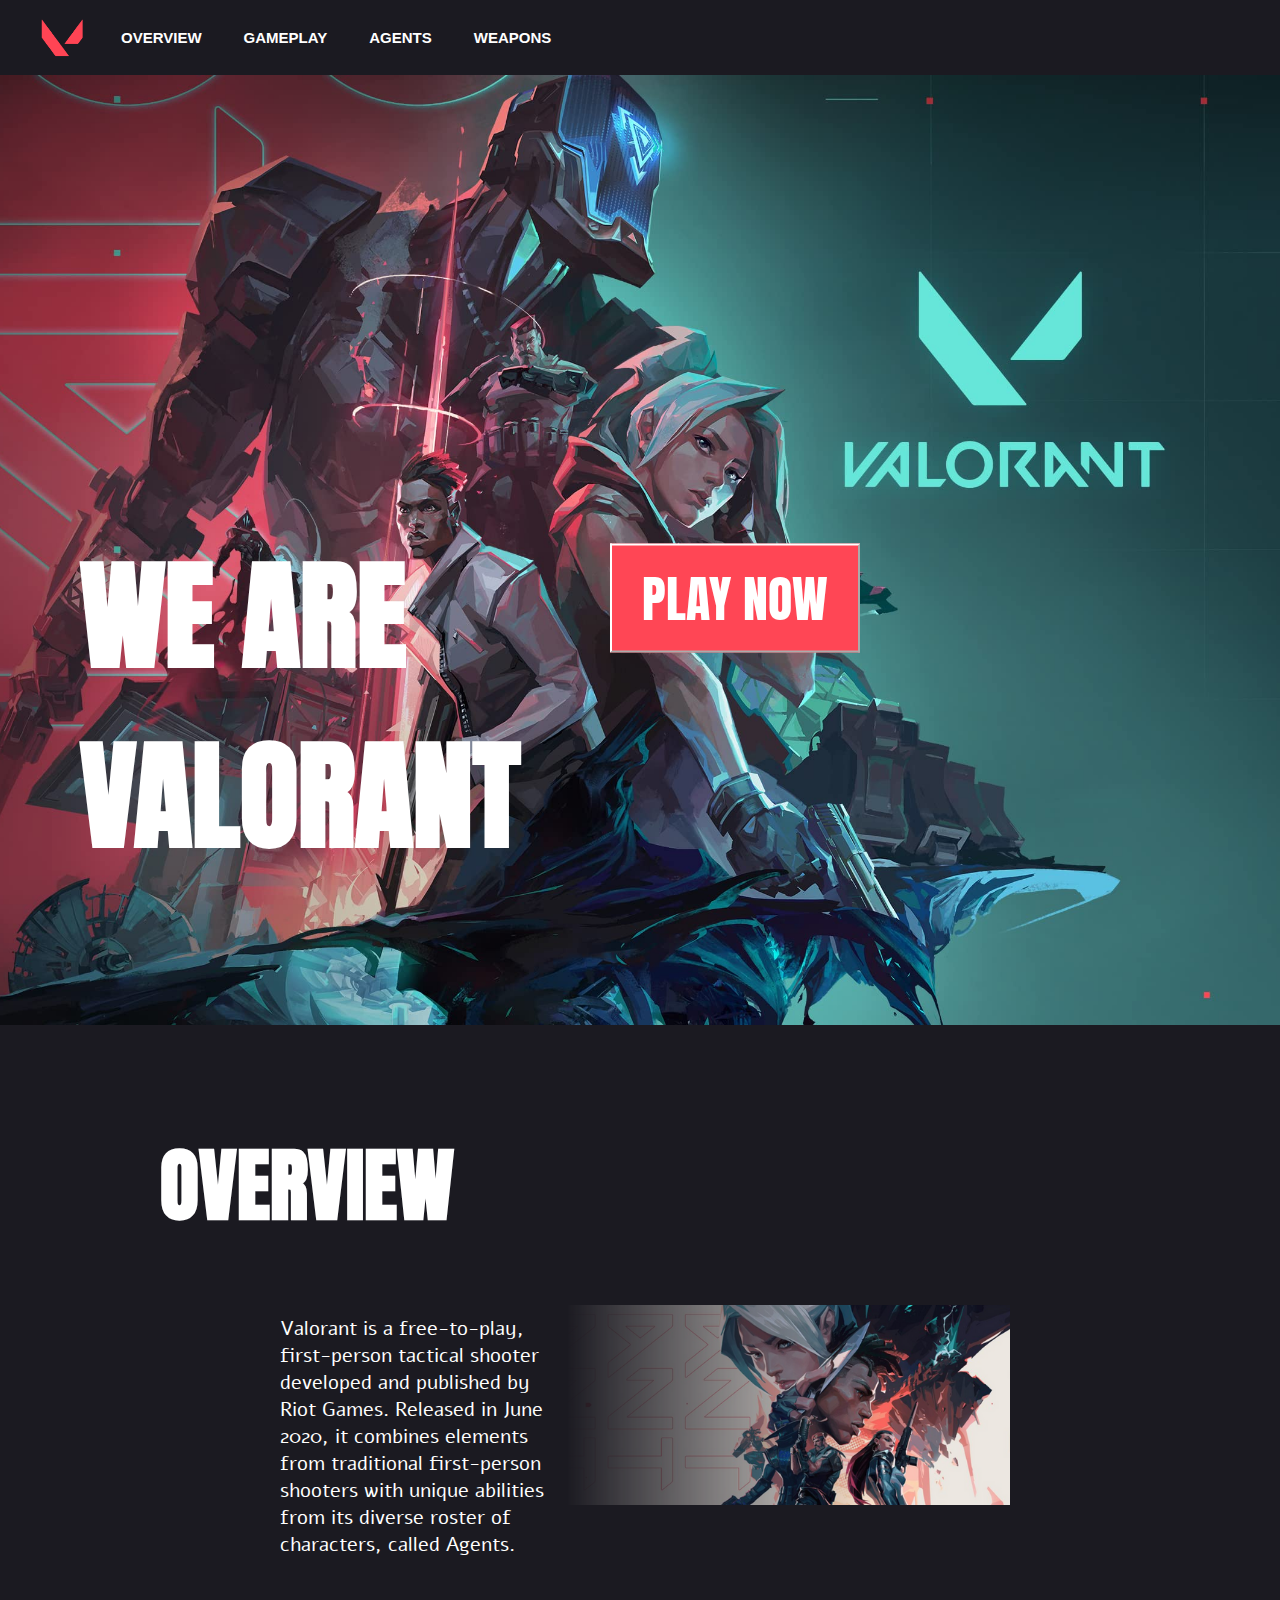
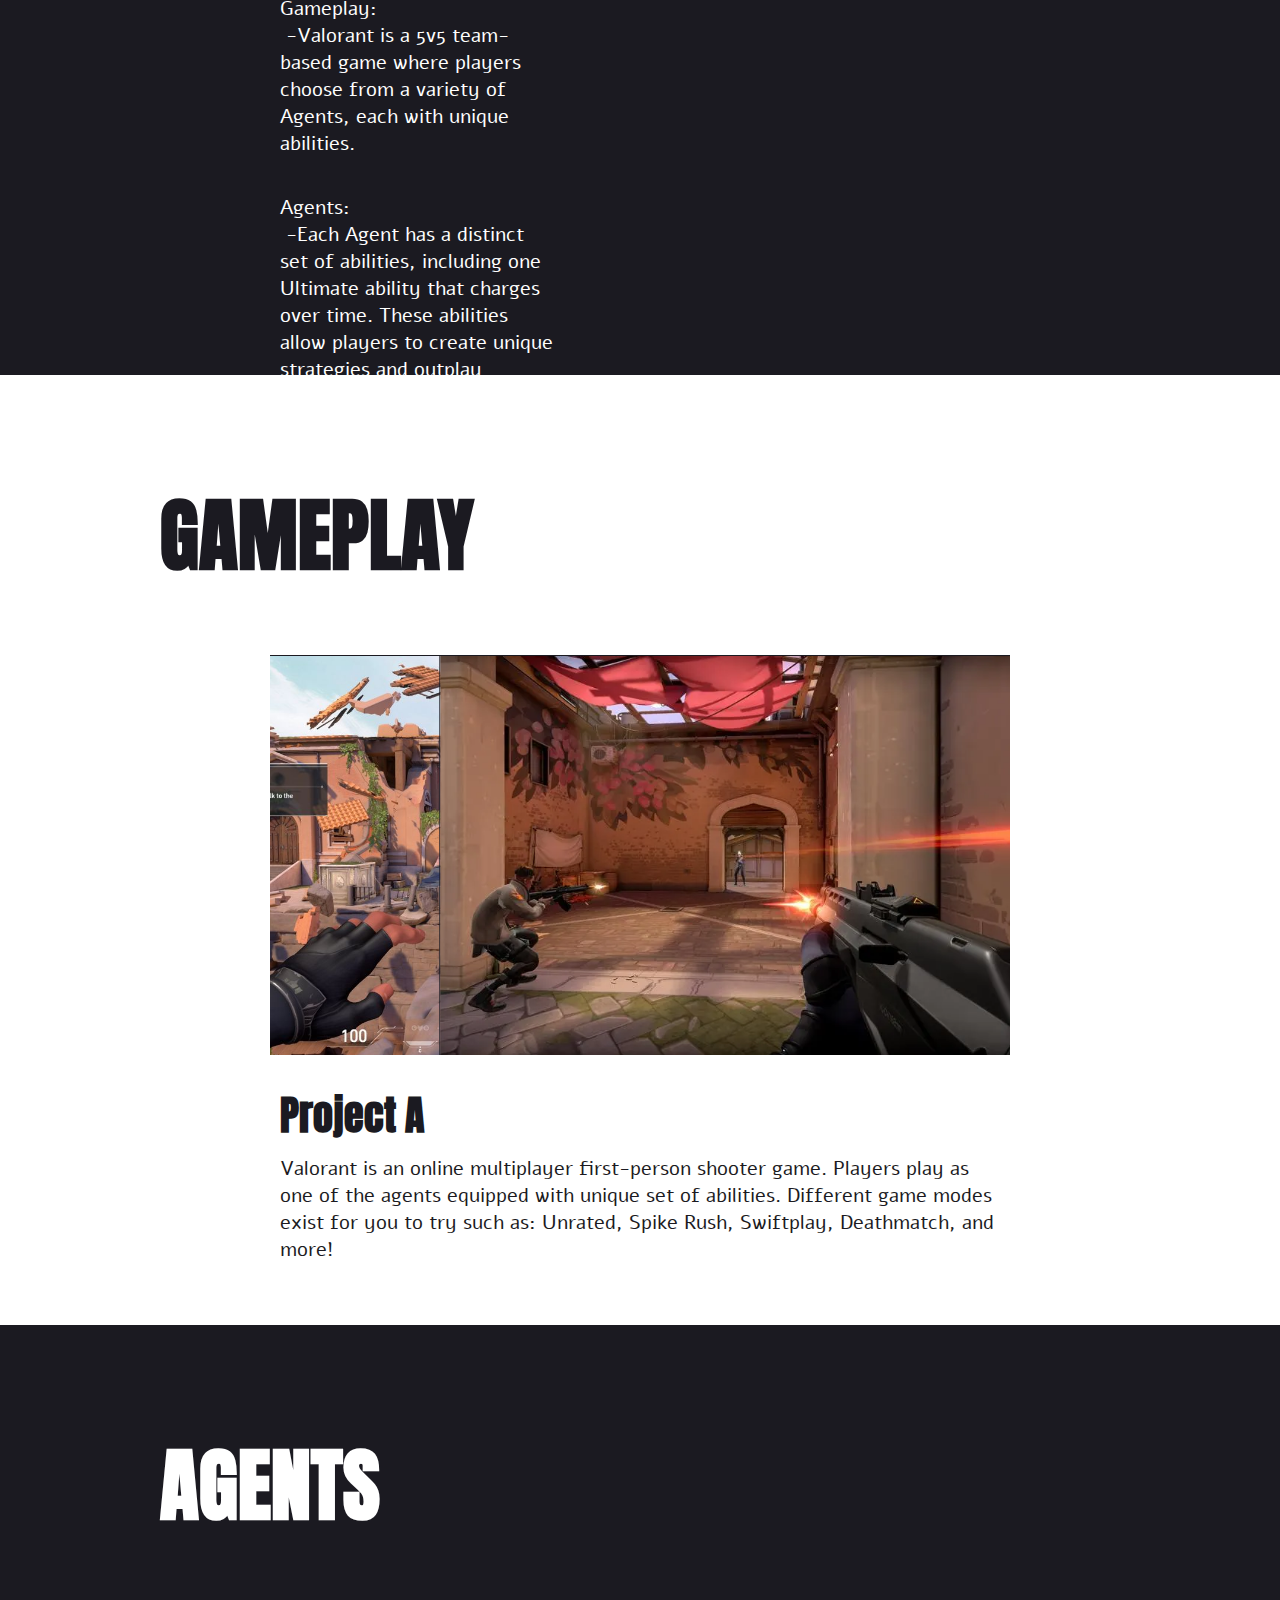
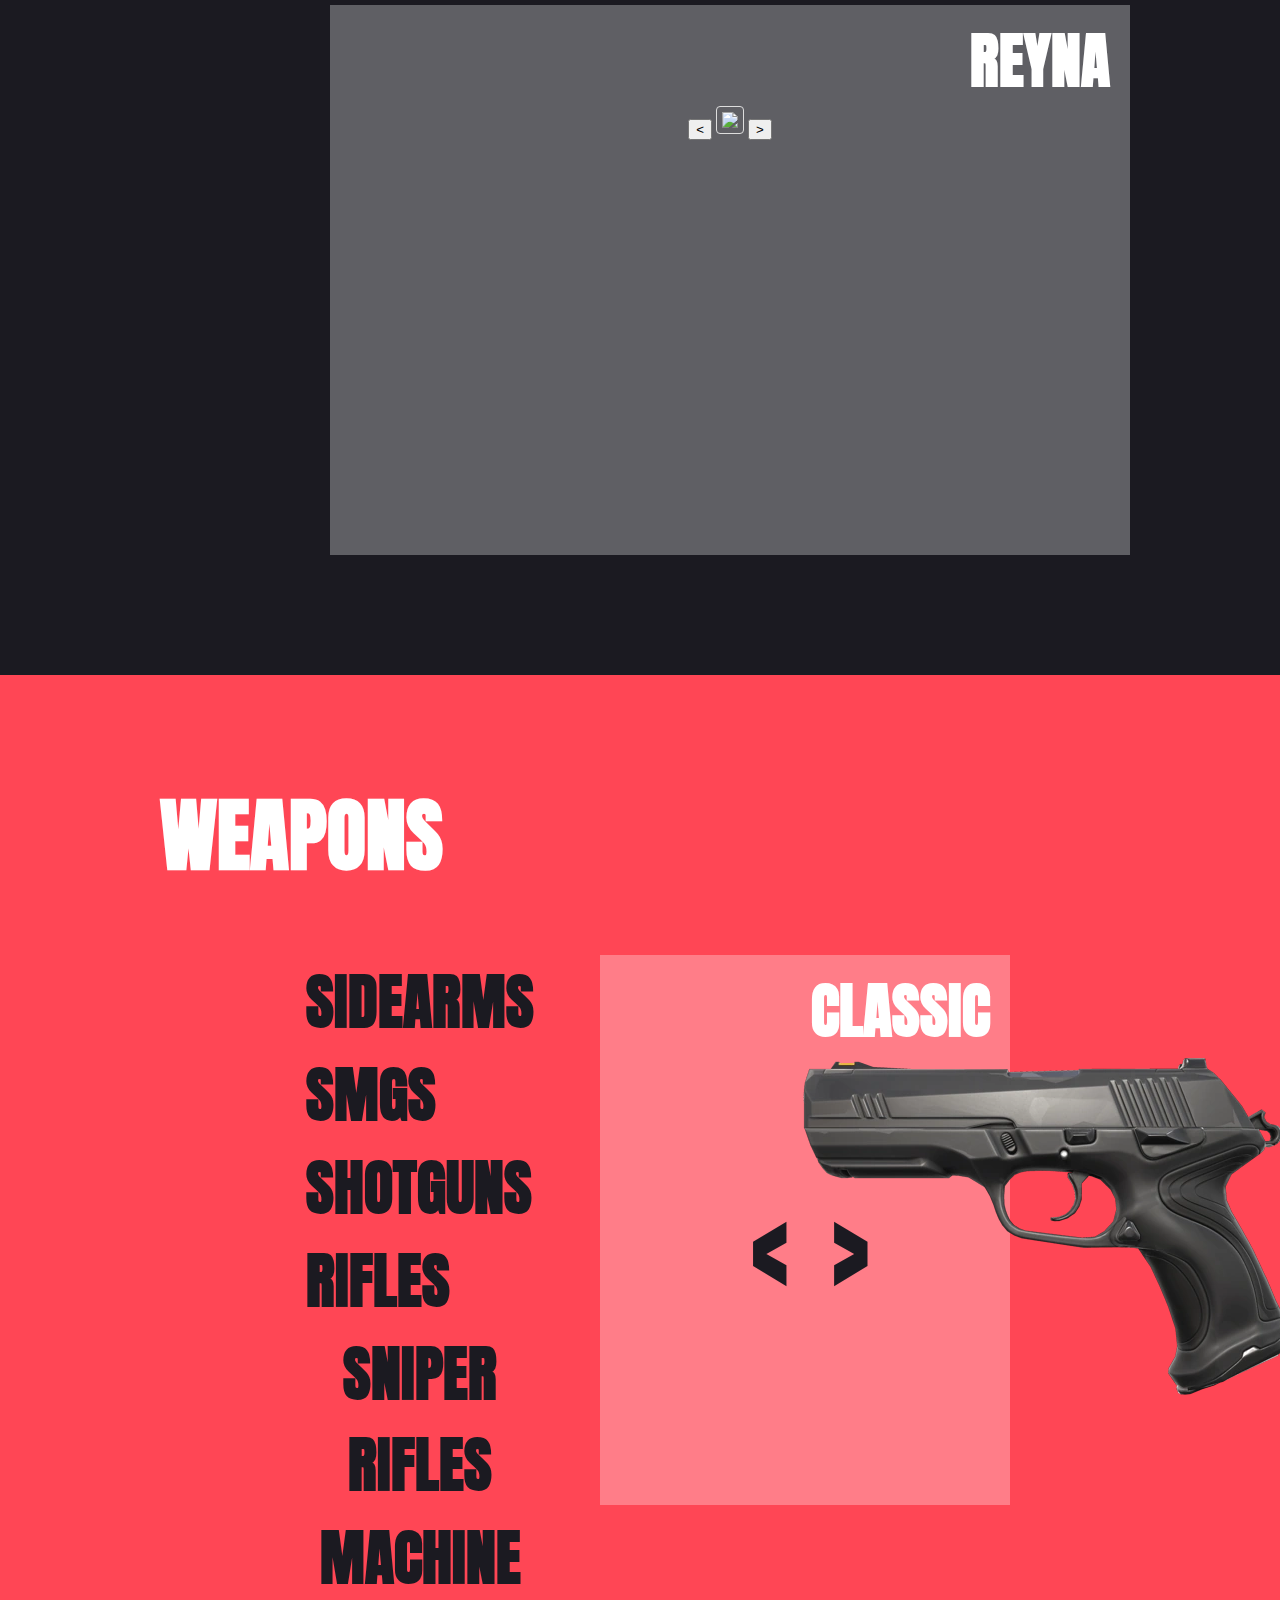
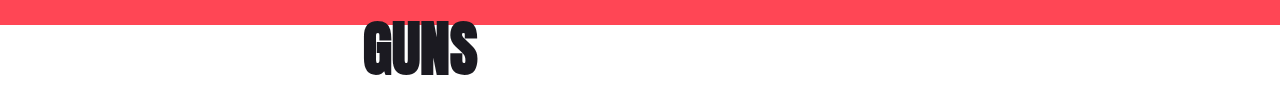
==== index.html @ d28fe437 "Add files via upload" ====
<!DOCTYPE html>
<html>
    <head>
        <title>Valorant Promotional Website</title>
        <link rel="stylesheet" href="styles.css">
        <link href="https://fonts.googleapis.com/css2?family=Anton&display=swap" rel="stylesheet">
        <link href="https://fonts.googleapis.com/css2?family=Alef&display=swap" rel="stylesheet">
    </head>
    <body>
        <nav>
            <img src="img/logo.png">
            <div class="nav_options">
                <ul>
                    <li><span class="overview"><button><a href="#overview">OVERVIEW</a></button></span></li>
                    <li><span class="gameplay"><button><a href="#gameplay">GAMEPLAY</a></button></span></li>
                    <li><span class="agents"><button><a href="#agents">AGENTS</a></button></span></li>
                    <li><span class="weapons"><button><a href="#weapons">WEAPONS</a></button></span></li>
                </ul>
            </div>
        </nav>
        <section id="home">
            <h1>WE ARE<br>VALORANT</h1>
            <button class="play">PLAY NOW</button>
        </section>
        <section id="overview">
            <h1>OVERVIEW</h1>
            <div class="wrapper">
                <div id="text-wrapper">
                    <p>Valorant is a free-to-play, first-person tactical shooter developed and published by Riot Games. Released in June 2020, it combines elements from traditional first-person shooters with unique abilities from its diverse roster of characters, called Agents.</p>
                    <p><br>Gameplay:<br>&nbsp-Valorant is a 5v5 team-based game where players choose from a variety of Agents, each with unique abilities. </p>
                    <p><br>Agents:<br>&nbsp-Each Agent has a distinct set of abilities, including one Ultimate ability that charges over time. These abilities allow players to create unique strategies and outplay opponents in various ways.</p>
                    <p><br>Maps:<br>&nbsp-The game features a variety of maps, each with different layouts, strategic points, and environmental elements. Mastery of these maps is crucial to success.</p>
                </div>
                <div id="img-wrapper">
                    <img src="img/img2.png">
                </div>
            </div>
        </section>
        <section id="gameplay">
            <h1>GAMEPLAY</h1>
            <div class="wrapper">
                <div id="swiper-container" class="swiper-container">
                    <div id="swiper-wrapper" class="swiper-wrapper">
                        <div class="swiper-slide">
                            <img src="img/gameplay1.webp" alt="Gameplay 1">
                        </div>
                        <div class="swiper-slide">
                            <img src="img/gameplay2.png" alt="Gameplay 2">
                        </div>
                        <div class="swiper-slide">
                            <img src="img/gameplay3.jpg" alt="Gameplay 3">
                        </div>
                    </div>
                    <div class="swiper-button-next"></div>
                    <div class="swiper-button-prev"></div>
                </div>
                <div id="text-wrapper">
                    <h2>Project A</h2>
                    <p>Valorant is an online multiplayer first-person shooter game. Players play as one of the agents equipped with unique set of abilities. Different game modes exist for you to try such as: Unrated, Spike Rush, Swiftplay, Deathmatch, and more!</p>
                </div>
            </div>
        </section>

        <section id="agents">
            <h1>AGENTS</h1>
            <div class="wrapper">
                <div id="agents-wrapper">
                    <h3>REYNA</h3>
                        <div id="swiper-wrapper">
                            <button>&lt;</button>
                            <img src="img/reyna.png">
                            <button>&gt;</button>
                        </div>
                    </div>
                </div>
            </div>
        </section>

        <section id="weapons">
            <h1>WEAPONS</h1>
            <div class="wrapper">
                <div id="options-wrapper">
                    <ul>
                        <li><button><a href="#"></a>SIDEARMS</button></li>
                        <li><button><a href="#"></a>SMGS</button></li>
                        <li><button><a href="#"></a>SHOTGUNS</button></li>
                        <li><button><a href="#"></a>RIFLES</button></li>
                        <li><button><a href="#"></a>SNIPER RIFLES</button></li>
                        <li><button><a href="#"></a>MACHINE GUNS</button></li>
                    </ul>
                </div>
                <div id="weapons-wrapper">
                    <h3>CLASSIC</h3>
                    <div id="swiper-wrapper">
                        <!-- Previous Button -->
                        <button onclick="prevImage()">&lt;</button>
                        
                        <!-- Image Button -->
                        <button onclick="changeImage()">
                            <img src="img/classic.webp" alt="Classic" id="image">
                        </button>
                        
                        <!-- Next Button -->
                        <button onclick="nextImage()">&gt;</button>
                    </div>
                </div>
                  
            </div>
        </section>
        <script src="https://cdn.jsdelivr.net/npm/swiper/swiper-bundle.min.js"></script>
        <script src="script.js"></script>
    </body>
</html>
---- styles.css ----
html, body {
    margin: 0;
    padding: 0;
    height: 100%;
    width: 100%;
    scroll-behavior: smooth;
    cursor: url('img/logo.png'), auto;
}
h1, h2, h3, h4, p{
    margin: 0;
}
nav {
    background: #1B1A21;
    width: 100%;
    height: 75px;
    display: flex;
    align-items: center;
    font-weight: bold;
    position: sticky;
    top: 0;
    z-index: 1000;
}
nav img{
    height: 38px;
    width: 45px;
    margin-left: 40px;
}
nav ul {
    list-style: none;
    display: flex;
    margin: 0;
    padding: 0;
}
nav ul li {
    margin-left: 30px;
}
nav ul li a {
    text-decoration: none;
    color: white;
    font-family: 'Franklin Gothic Medium', 'Arial Narrow', Arial, sans-serif;
    font-size: 15px;
    cursor: pointer;
    transition: color 0.3s ease;
}
nav ul li button {
    background: none;
    border: none;
    color: white;
    font-weight: bold;
    
}
nav ul li a:hover {
    color: #FF4655;
}
#home{
    height: 950px;
    width: 100%;
    background-image: url('img/image1.jpeg');
    background-size: cover;
    background-repeat: no-repeat;
    background-position: center center;
    position: relative;
}
#home h1{
    font-family: 'Anton', sans-serif;
    padding-top: 450px;
    padding-left: 80px;
    color: white;
    font-size: 120px;
    animation: animateIntro 1.5s;
}
@keyframes animateIntro {
    0% {opacity:0; padding-left:210px;}
    100% {opacity: 1; padding-left:80px}
}
.play button{
    flex: right;
}
.play {
    position: absolute;
    right: 420px;
    top: 55%;
    transform: translateY(-50%);
    background-color: #FF4655;
    color: white;
    border-color: white;
    border-width: 2px;
    padding: 15px 30px;
    font-size: 20px;
    cursor: pointer;
    font-family: 'Anton', sans-serif;
    font-size: 50px;
    transition: color 1s ease, background-color 0.3s ease, border-color 0.3s ease;
}
.play:hover {
    background-color: white;
    color: #1B1A21;
    border-color: #1B1A21;
}
#overview{
    height: 950px;
    width: 100%;
    background-color: #1B1A21;
    background-size: cover;
    background-repeat: no-repeat;
    background-position: center center;
    position: relative;
}
#overview h1{
    padding-top: 100px;
    padding-left: 160px;
    font-family: 'Anton', sans-serif;
    color: white;
    font-size: 80px;
    animation: animateGameplayTitle 1.5s;
}
@keyframes animateGameplayTitle {
    0% {opacity:0; padding-left:260px;}
    100% {opacity: 1; padding-left:160px}
}
#overview .wrapper{
    display: flex;
    justify-content: space-between;
    align-items: flex-start;
    margin-top: 60px;
    margin-left: 270px;
    margin-right: 270px;
}
#overview .wrapper #text-wrapper{
    width: 40%;
}
#overview .wrapper #text-wrapper p{
    color: white;
    margin: 10px;
    font-family: 'Alef', sans-serif;
    font-size: 20px;
}
#overview .wrapper #img-wrapper{
    width: 60%;
}
#overview .wrapper #img-wrapper img {
    width: 100%;
    height: auto;
    mask-image:
    linear-gradient(to right, rgba(0, 0, 0, 0) 0%, rgba(0, 0, 0, 1) 70%);
}
#gameplay{
    height: 950px;
    width: 100%;
    background-color: #FFFFFF;
    background-size: cover;
    background-repeat: no-repeat;
    background-position: center center;
    position: relative;
}
#gameplay h1{
    padding-top: 100px;
    padding-left: 160px;
    font-family: 'Anton', sans-serif;
    color: #1B1A21;
    font-size: 80px;
    animation: animateGameplayTitle 1.5s;
}
#gameplay .wrapper{
    margin-top: 60px;
    margin-left: 270px;
    margin-right: 270px;
}
#gameplay .wrapper #swiper-container {
    width: 100%;
    height: 400px;
    position: relative;
}

#gameplay .wrapper #swiper-wrapper {
    display: flex;
}

.swiper-slide img {
    width: 100%;
    height: 100%;
    object-fit: cover;
}

.swiper-button-next, .swiper-button-prev {
    color: #FF4655;
}

.swiper-container {
    position: relative;
    overflow: hidden;
    width: 100%;
    height: 400px;
}

.swiper-wrapper {
    display: flex;
}

.swiper-slide {
    text-align: center;
    font-size: 18px;
    background: #fff;
    display: -webkit-box;
    display: -ms-flexbox;
    display: -webkit-flex;
    display: flex;
    -webkit-box-pack: center;
    -ms-flex-pack: center;
    -webkit-justify-content: center;
    justify-content: center;
    -webkit-box-align: center;
    -ms-flex-align: center;
    -webkit-align-items: center;
    align-items: center;
}

.swiper-button-next, .swiper-button-prev {
    color: #FF4655;
    position: absolute;
    top: 50%;
    transform: translateY(-50%);
    z-index: 10;
}

.swiper-button-next {
    right: 10px;
}

.swiper-button-prev {
    left: 10px;
}

#gameplay .wrapper #swiper-wrapper img{
    width: 600px;
    height: 400px;
    border-color: #1B1A21;
    border-style: solid;
    border-width: 1px;
    margin-left: 200px;
}

#gameplay .wrapper #text-wrapper h2{
    color: #1B1A21;
    padding-top: 20px;
    margin: 10px;
    font-family: 'Anton', sans-serif;
    font-size: 40px;
}
#gameplay .wrapper #text-wrapper p{
    color: #1B1A21;
    margin: 10px;
    font-family: 'Alef', sans-serif;
    font-size: 20px;
}
#agents{
    height: 950px;
    width: 100%;
    background-color: #1B1A21;
    background-size: cover;
    background-repeat: no-repeat;
    background-position: center center;
    position: relative;
}
#agents h1{
    padding-top: 100px;
    padding-left: 160px;
    font-family: 'Anton', sans-serif;
    color: white;
    font-size: 80px;
    animation: animateGameplayTitle 1.5s;
}
#agents .wrapper{
    margin-top: 60px;
    margin-left: 270px;
    margin-right: 270px;
}
#agents #agents-wrapper{
    margin-left: 60px;
    background-color: rgba(255, 255, 255, 0.3);
    height: 550px;
    width: 800px;
    display: flex;
    flex-direction: column;
    justify-content: flex-start; /* Ensure the container's children align to the start */
    align-items: center;
}
#agents #agents-wrapper h3{
    font-family: 'Anton', sans-serif;
    font-size: 60px;
    color: white;
    margin-left: auto;
    margin-right: 20px;
    margin-top: 10px;
}
#agents #agents-wrapper #swiper-wrapper img{
    border: 1px solid #ddd;
    border-radius: 4px;
    padding: 5px;
    width: 150px;
}
#weapons{
    height: 950px;
    width: 100%;
    background-color: #FF4655;
    background-size: cover;
    background-repeat: no-repeat;
    background-position: center center;
    position: relative;
}
#weapons h1{
    padding-top: 100px;
    padding-left: 160px;
    font-family: 'Anton', sans-serif;
    color: white;
    font-size: 80px;
    animation: animateGameplayTitle 1.5s;
}
#weapons .wrapper{
    margin-top: 60px;
    margin-left: 270px;
    margin-right: 270px;
    display: flex;
}
#weapons ul {
    list-style: none;
    margin: 0;
    padding: 0;
}
#weapons ul li {
    margin-left: 30px;
}
#weapons ul li button {
    text-decoration: none;
    color: #1B1A21;
    font-family: 'Anton', sans-serif;
    font-size: 60px;
    cursor: pointer;
    transition: color 0.3s ease;
}
#weapons ul li button {
    background: none;
    border: none;
    color: #1B1A21;
    font-weight: bold;
}
#weapons ul li button:hover {
    color: white;
}
#weapons #weapons-wrapper{
    margin-left: 60px;
    background-color: rgba(255, 255, 255, 0.3);
    height: 550px;
    width: 800px;
    display: flex;
    flex-direction: column;
    justify-content: flex-start; /* Ensure the container's children align to the start */
    align-items: center;
}
#weapons #weapons-wrapper h3{
    font-family: 'Anton', sans-serif;
    font-size: 60px;
    color: white;
    margin-left: auto;
    margin-right: 20px;
    margin-top: 10px;
}
#weapons #weapons-wrapper #swiper-wrapper{
    display: flex;
}
#weapons #weapons-wrapper #swiper-wrapper button {
    text-decoration: none;
    width: 40px;
    color: #1B1A21;
    font-family: 'Anton', sans-serif;
    font-size: 120px;
    cursor: pointer;
    transition: color 0.3s ease;
    background: none;
    border: none;
}
#weapons #weapons-wrapper #swiper-wrapper button:hover {
    color: white;
}
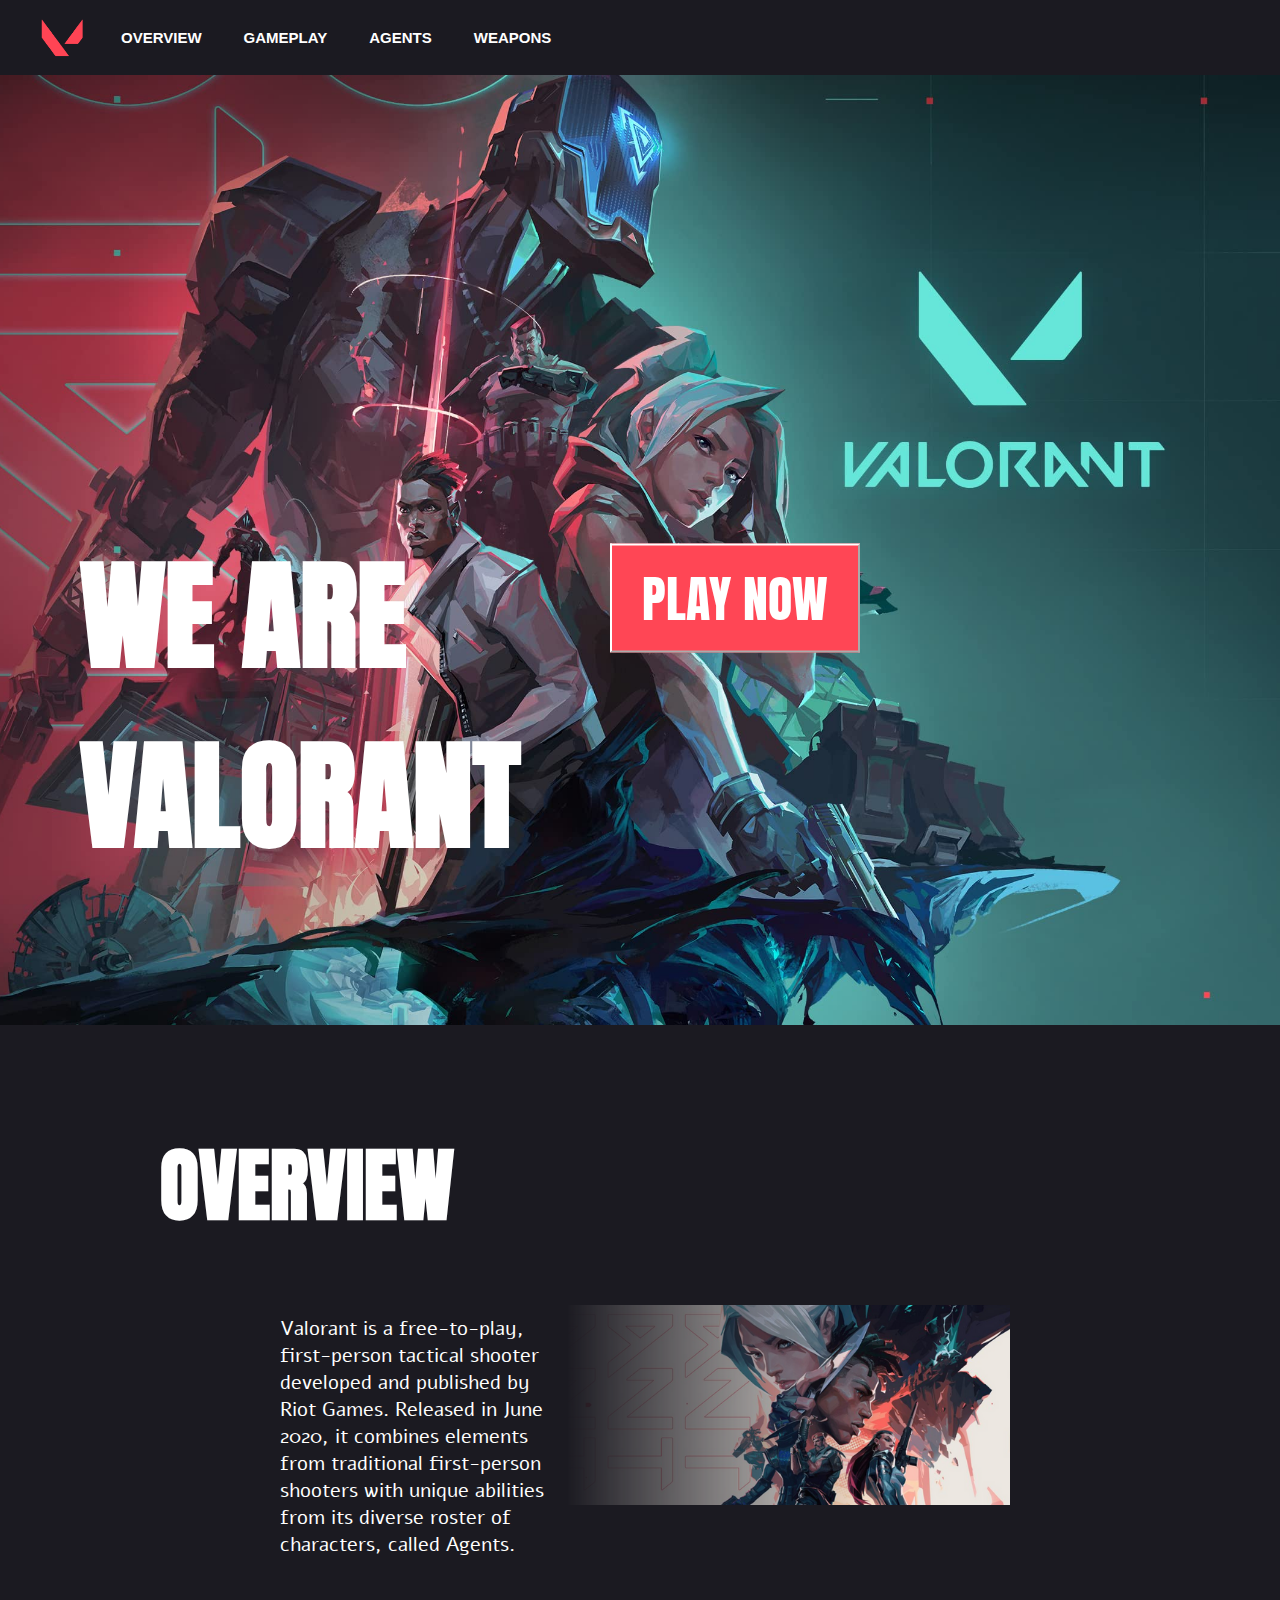
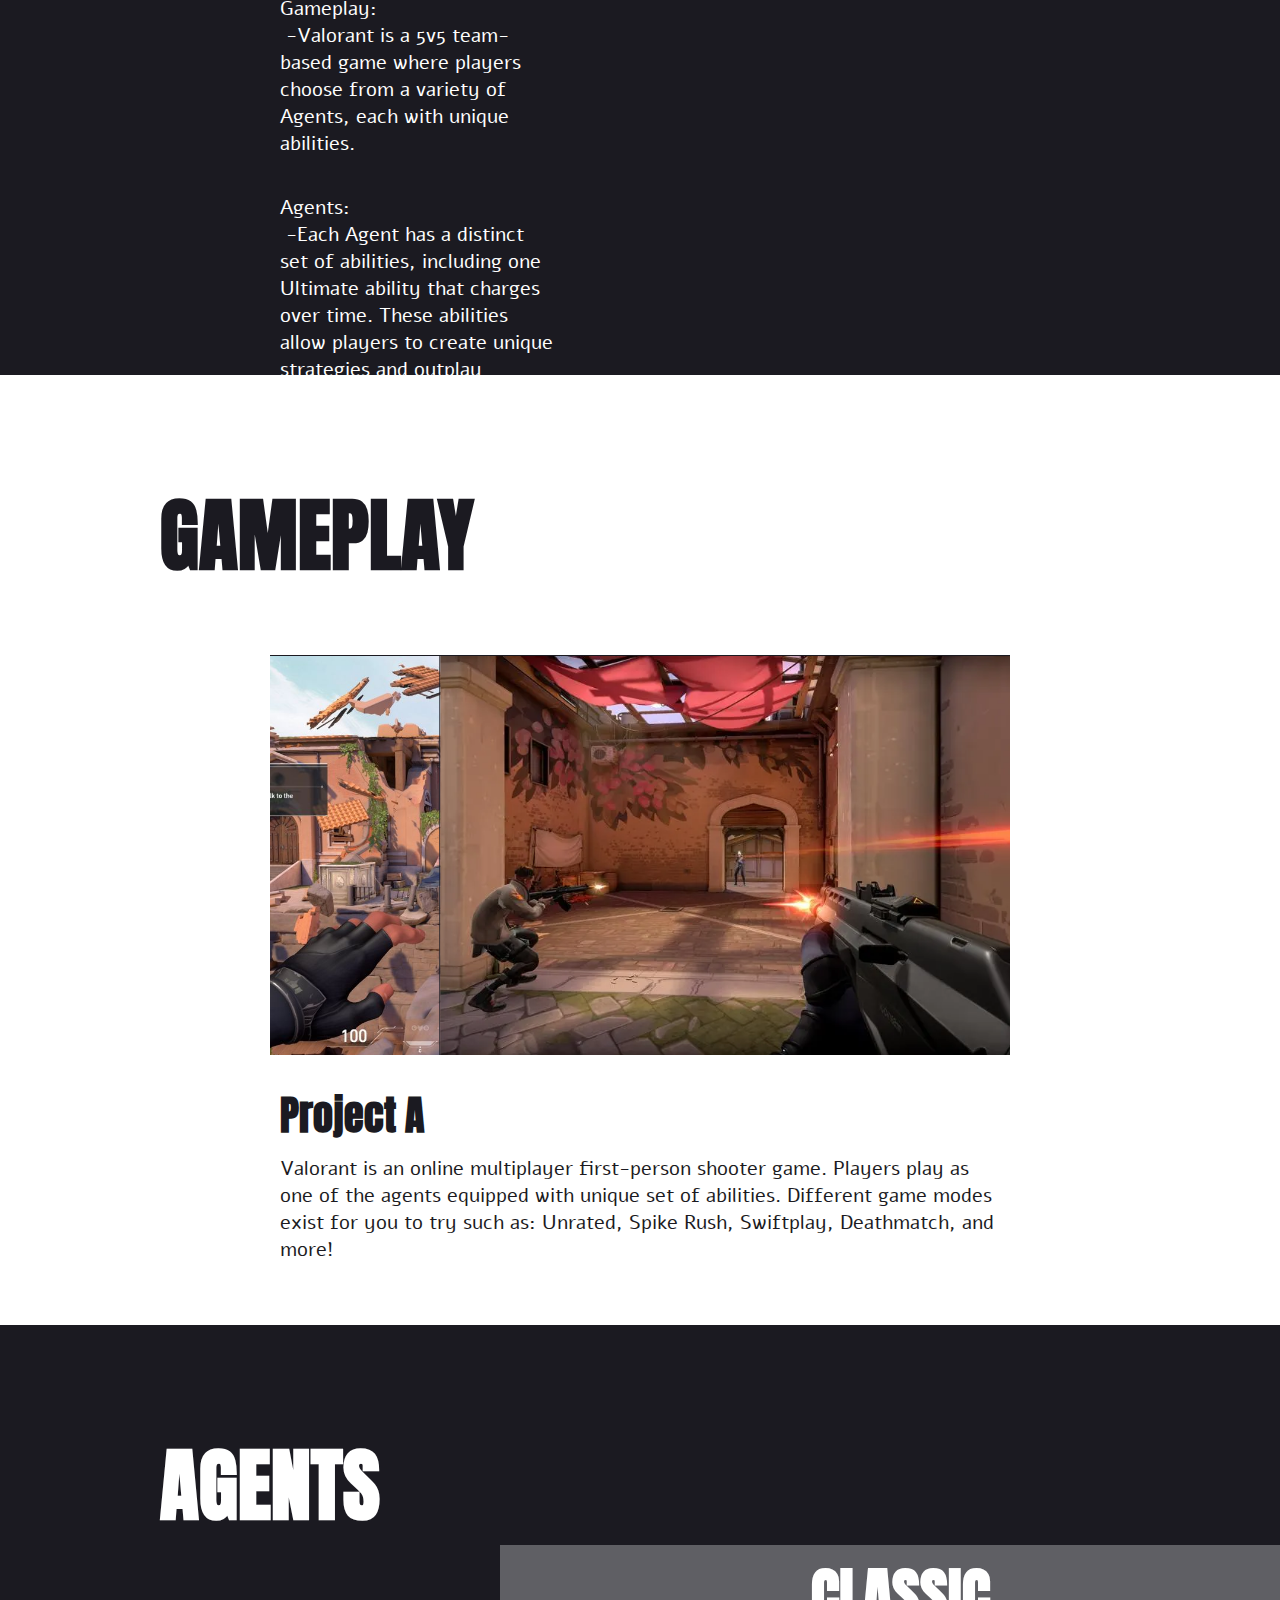
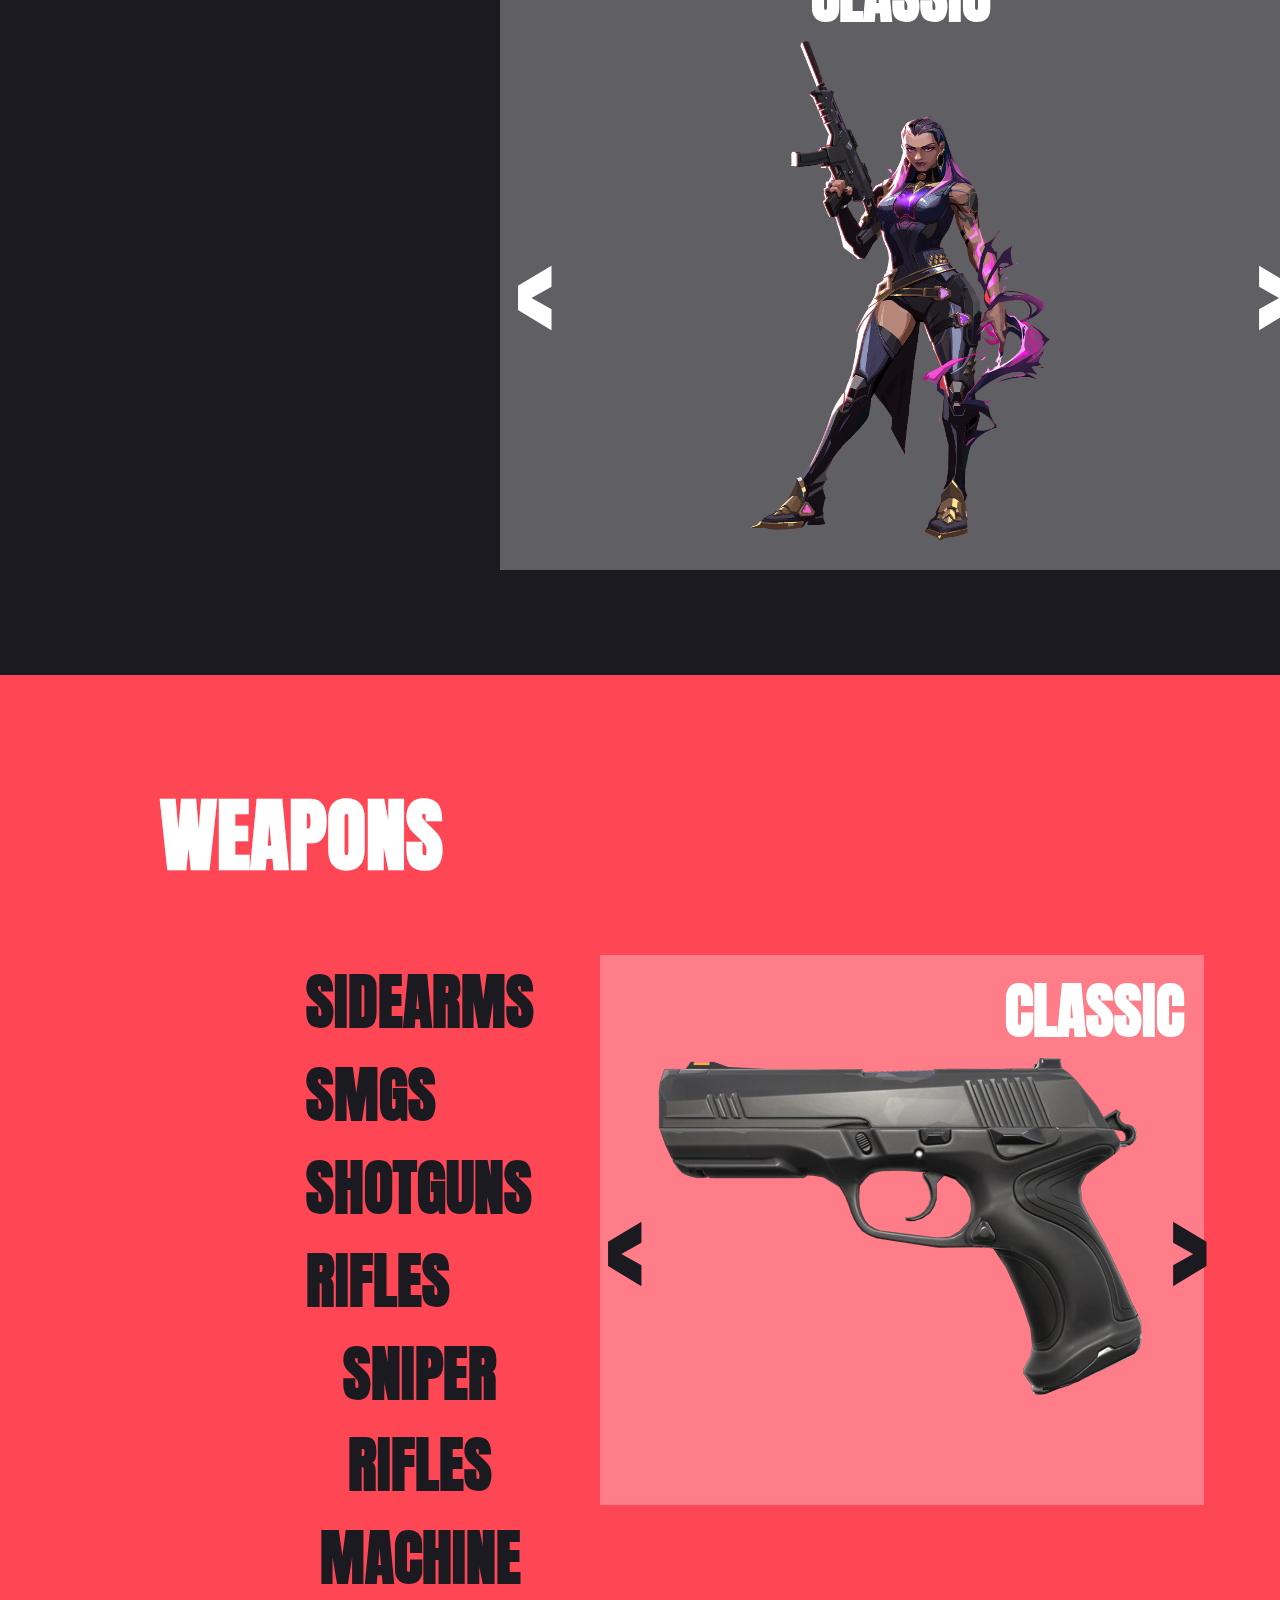
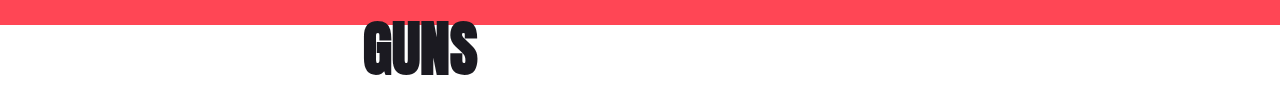
==== commit e247c8c0: "Add files via upload" ====
--- a/index.html
+++ b/index.html
@@ -60,22 +60,18 @@
                 </div>
             </div>
         </section>
-
         <section id="agents">
             <h1>AGENTS</h1>
-            <div class="wrapper">
-                <div id="agents-wrapper">
-                    <h3>REYNA</h3>
-                        <div id="swiper-wrapper">
-                            <button>&lt;</button>
-                            <img src="img/reyna.png">
-                            <button>&gt;</button>
-                        </div>
+            <div id="agents-wrapper">
+                <h3>CLASSIC</h3>
+                    <div id="swiper-wrapper">
+                        <button>&lt;</button>
+                            <img src="img/Reyna.png">
+                        <button>&gt;</button>
                     </div>
                 </div>
             </div>
         </section>
-
         <section id="weapons">
             <h1>WEAPONS</h1>
             <div class="wrapper">
@@ -92,19 +88,13 @@
                 <div id="weapons-wrapper">
                     <h3>CLASSIC</h3>
                     <div id="swiper-wrapper">
-                        <!-- Previous Button -->
-                        <button onclick="prevImage()">&lt;</button>
-                        
-                        <!-- Image Button -->
-                        <button onclick="changeImage()">
-                            <img src="img/classic.webp" alt="Classic" id="image">
-                        </button>
-                        
-                        <!-- Next Button -->
-                        <button onclick="nextImage()">&gt;</button>
+                        <button>&lt;</button>
+                            <div id="weapon-button">
+                                <button><img src="img/classic.webp"></button>
+                            </div>
+                        <button>&gt;</button>
                     </div>
                 </div>
-                  
             </div>
         </section>
         <script src="https://cdn.jsdelivr.net/npm/swiper/swiper-bundle.min.js"></script>
--- a/styles.css
+++ b/styles.css
@@ -277,28 +277,48 @@
     margin-right: 270px;
 }
 #agents #agents-wrapper{
-    margin-left: 60px;
+    margin-left: 500px;
+    margin-right: 500px;
     background-color: rgba(255, 255, 255, 0.3);
-    height: 550px;
+    height: 625px;
     width: 800px;
     display: flex;
     flex-direction: column;
-    justify-content: flex-start; /* Ensure the container's children align to the start */
+    justify-content: flex-start; 
     align-items: center;
 }
 #agents #agents-wrapper h3{
     font-family: 'Anton', sans-serif;
     font-size: 60px;
     color: white;
+    margin-left: 20px;
+    margin-right: 20px;
+    margin-top: 5px;
+}
+#agents #agents-wrapper #swiper-wrapper{
+    display: flex;
+}
+#agents #agents-wrapper #swiper-wrapper button {
+    text-decoration: none;
     margin-left: auto;
-    margin-right: 20px;
-    margin-top: 10px;
+    margin-right: auto;
+    width: 40px;
+    color: white;
+    font-family: 'Anton', sans-serif;
+    font-size: 120px;
+    cursor: pointer;
+    transition: color 0.3s ease;
+    background: none;
+    border: none;
+}
+#agents #agents-wrapper #swiper-wrapper button:hover {
+    color:#1B1A21
 }
 #agents #agents-wrapper #swiper-wrapper img{
-    border: 1px solid #ddd;
-    border-radius: 4px;
-    padding: 5px;
-    width: 150px;
+    width: 300px;
+    height: 500px;
+    padding-left: 200px;
+    padding-right: 200px;
 }
 #weapons{
     height: 950px;
@@ -355,7 +375,7 @@
     width: 800px;
     display: flex;
     flex-direction: column;
-    justify-content: flex-start; /* Ensure the container's children align to the start */
+    justify-content: flex-start; 
     align-items: center;
 }
 #weapons #weapons-wrapper h3{
@@ -380,6 +400,13 @@
     background: none;
     border: none;
 }
+#weapons #weapons-wrapper #swiper-wrapper #weapon-button button {
+    width: auto;
+    color: #1B1A21;
+    cursor: pointer;
+    transition: color 0.3s ease;
+    background: none;
+}
 #weapons #weapons-wrapper #swiper-wrapper button:hover {
     color: white;
 }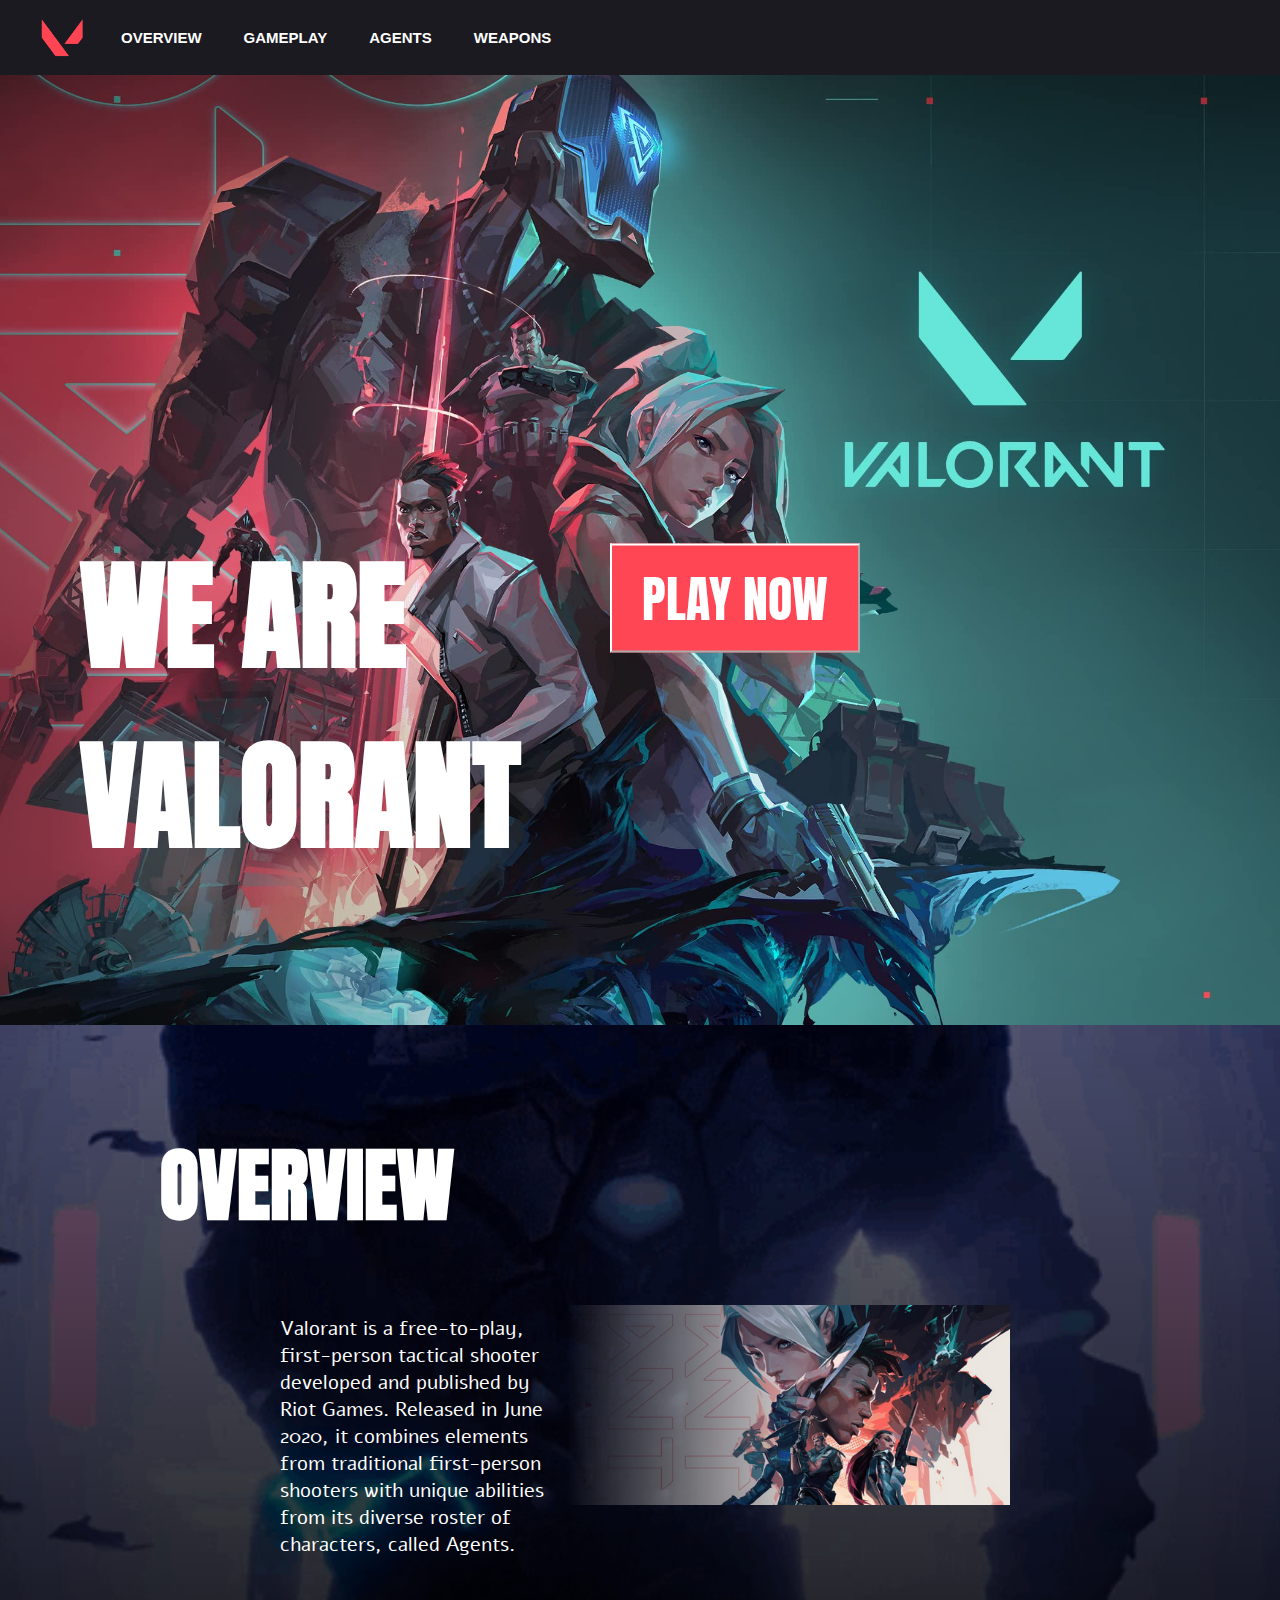
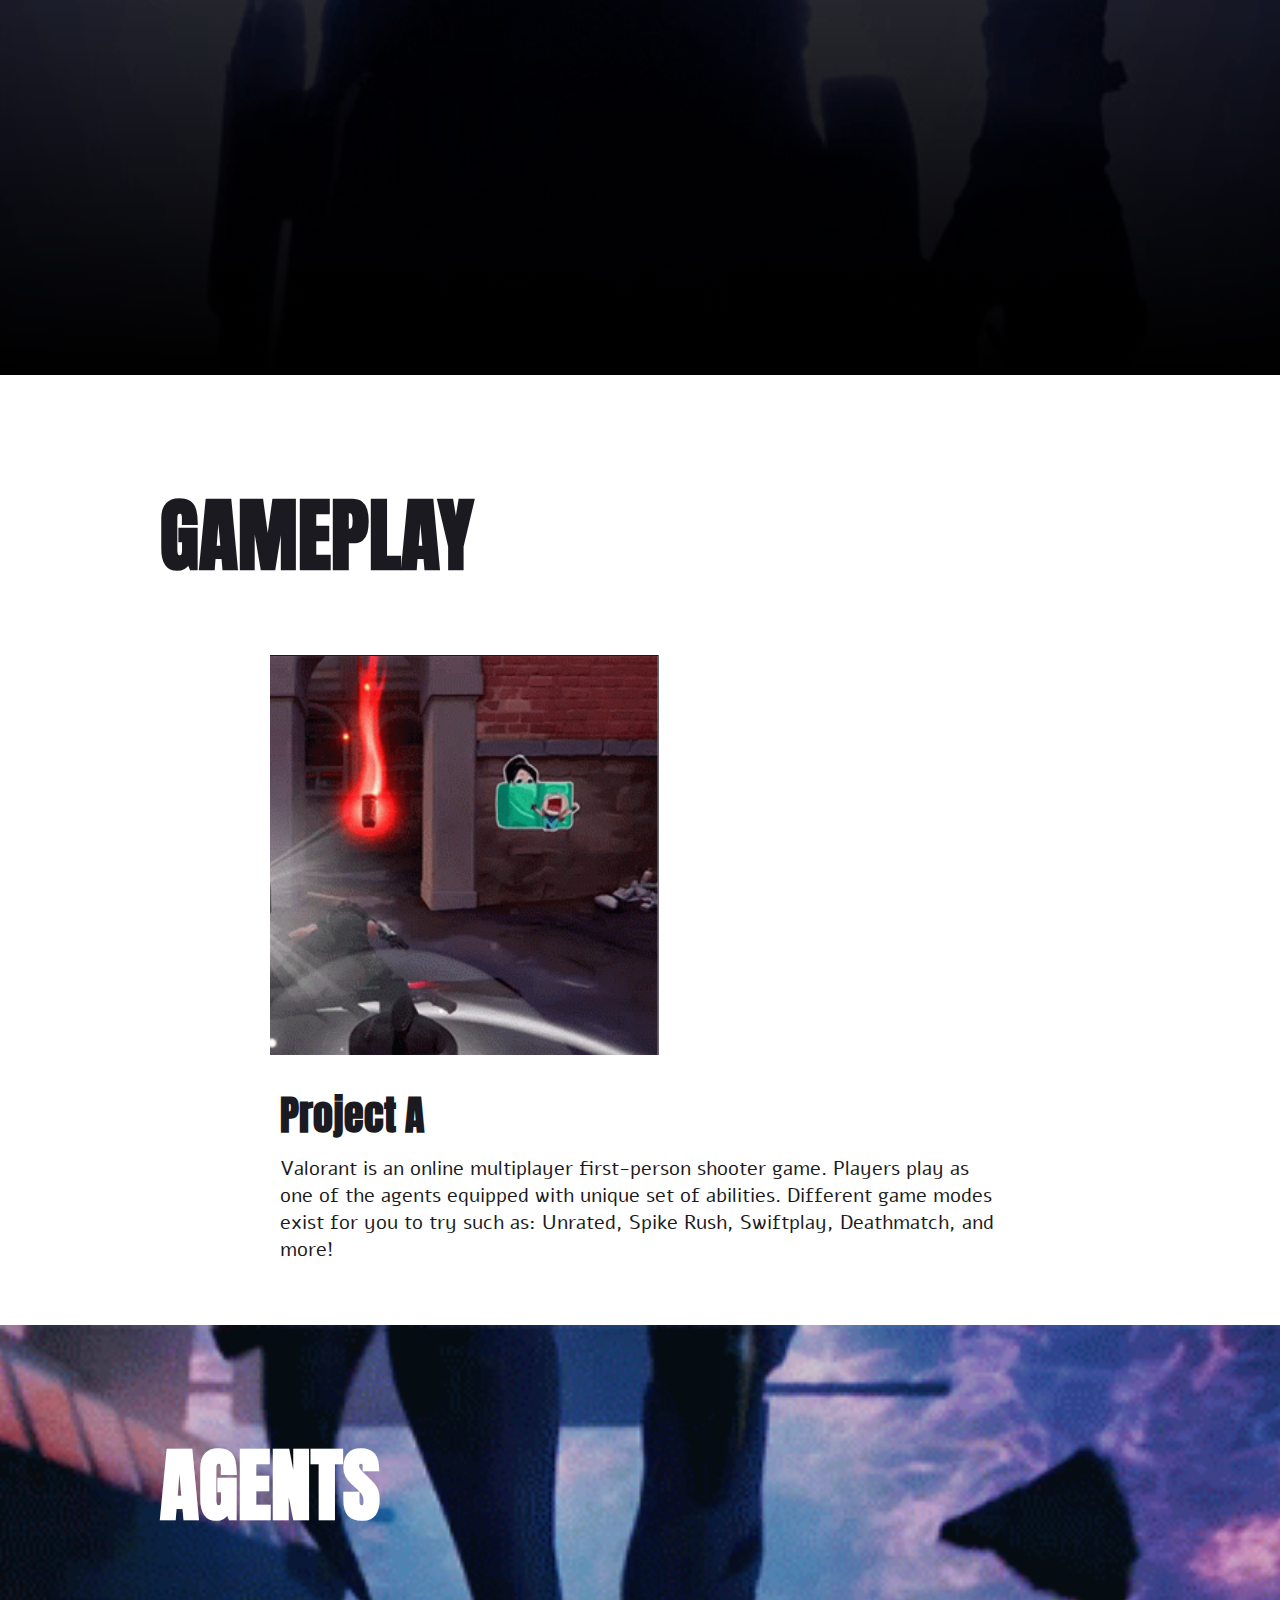
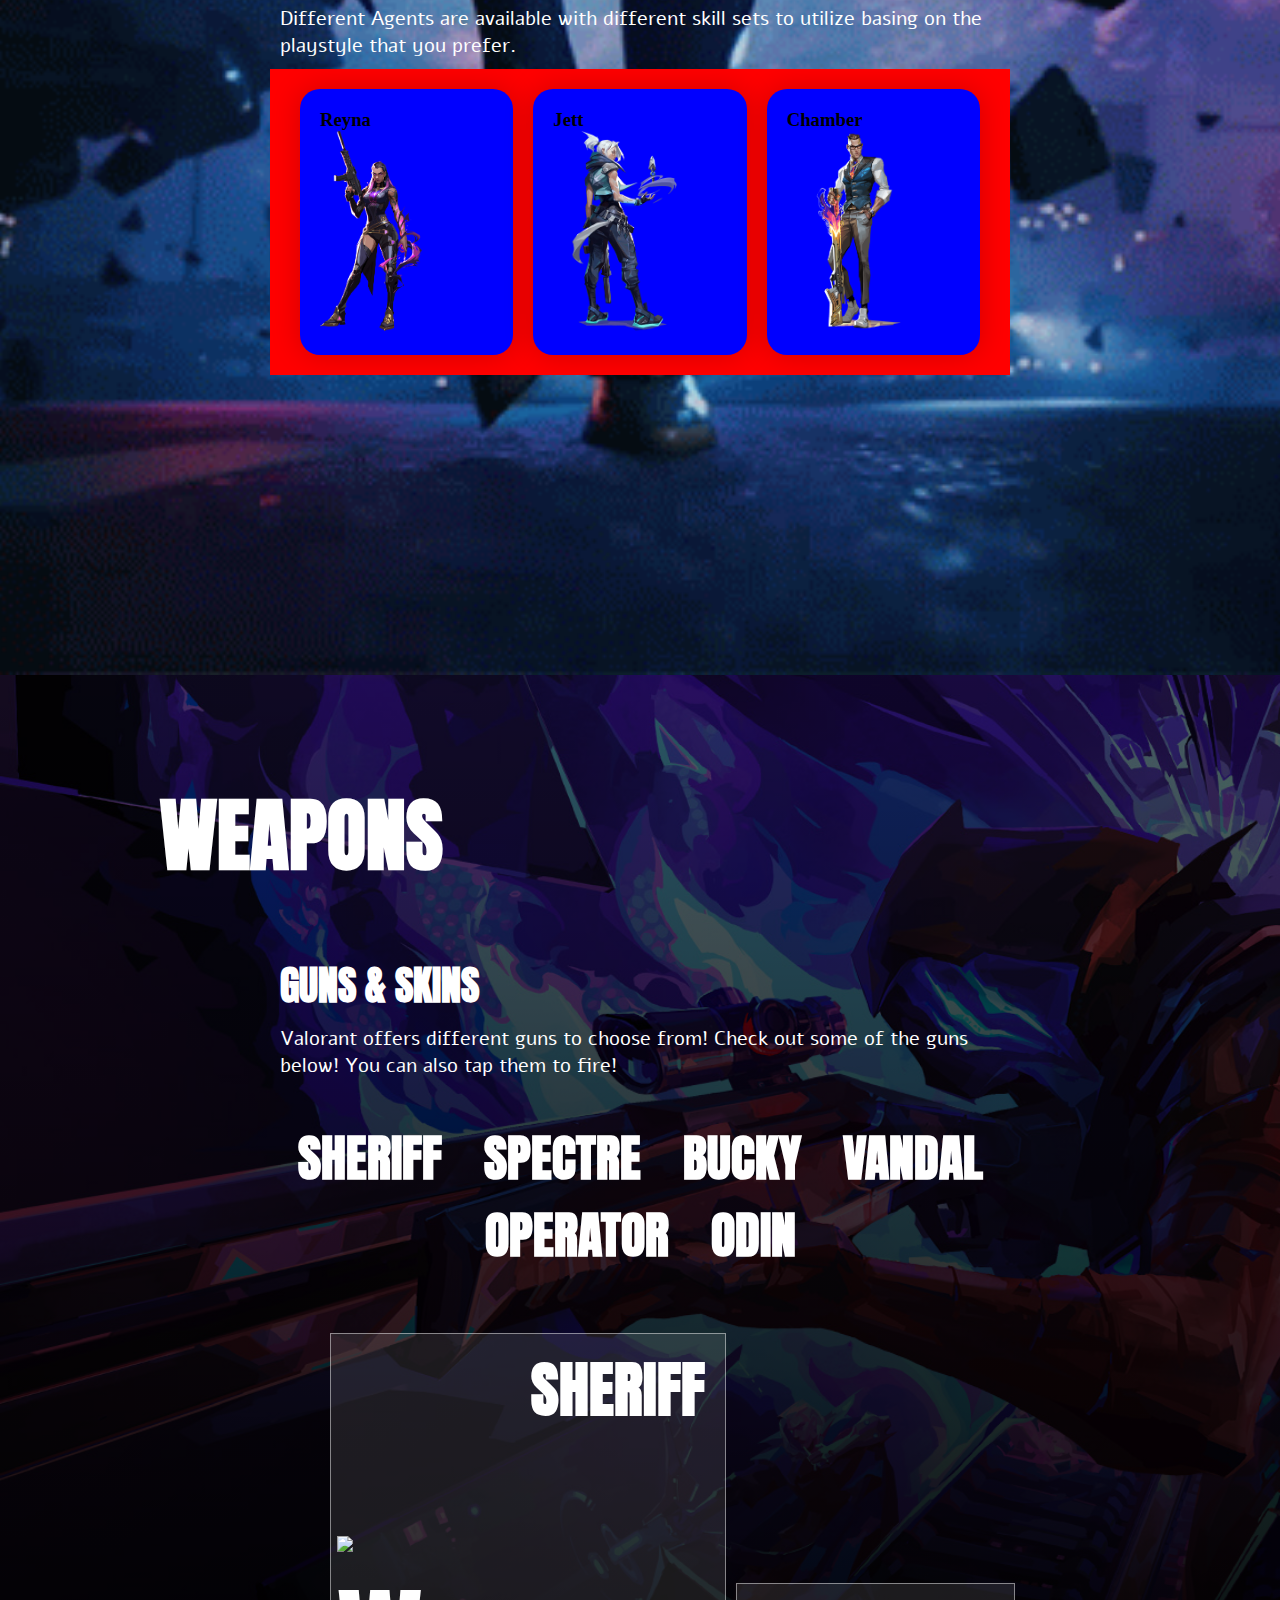
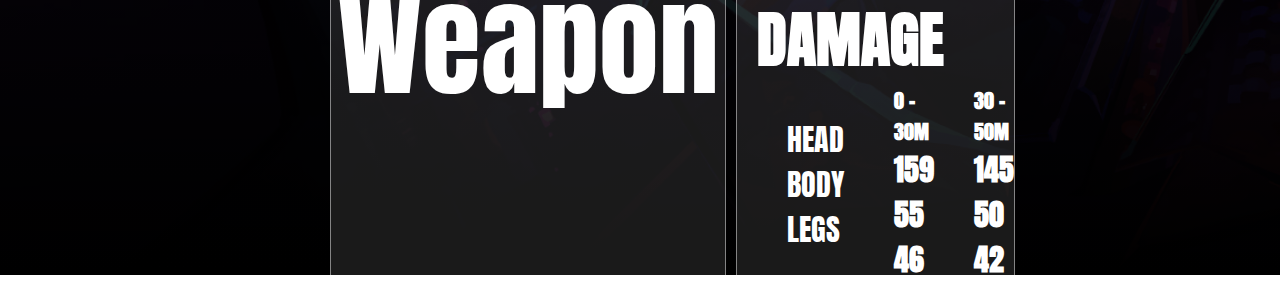
==== commit 1464dfcc: "Add files via upload" ====
--- a/index.html
+++ b/index.html
@@ -20,35 +20,45 @@
         </nav>
         <section id="home">
             <h1>WE ARE<br>VALORANT</h1>
-            <button class="play">PLAY NOW</button>
+            <a href="https://playvalorant.com/en-sg/">
+                <button class="play">PLAY NOW</button>
+            </a>
         </section>
         <section id="overview">
             <h1>OVERVIEW</h1>
             <div class="wrapper">
                 <div id="text-wrapper">
-                    <p>Valorant is a free-to-play, first-person tactical shooter developed and published by Riot Games. Released in June 2020, it combines elements from traditional first-person shooters with unique abilities from its diverse roster of characters, called Agents.</p>
-                    <p><br>Gameplay:<br>&nbsp-Valorant is a 5v5 team-based game where players choose from a variety of Agents, each with unique abilities. </p>
-                    <p><br>Agents:<br>&nbsp-Each Agent has a distinct set of abilities, including one Ultimate ability that charges over time. These abilities allow players to create unique strategies and outplay opponents in various ways.</p>
-                    <p><br>Maps:<br>&nbsp-The game features a variety of maps, each with different layouts, strategic points, and environmental elements. Mastery of these maps is crucial to success.</p>
+                    <p>
+                        <span>Valorant</span> <span>is</span> <span>a</span> <span>free-to-play,</span> <span>first-person</span> <span>tactical</span> <span>shooter</span> <span>developed</span> <span>and</span> <span>published</span> <span>by</span> <span>Riot</span> <span>Games.</span> <span>Released</span> <span>in</span> <span>June</span> <span>2020,</span> <span>it</span> <span>combines</span> <span>elements</span> <span>from</span> <span>traditional</span> <span>first-person</span> <span>shooters</span> <span>with</span> <span>unique</span> <span>abilities</span> <span>from</span> <span>its</span> <span>diverse</span> <span>roster</span> <span>of</span> <span>characters,</span> <span>called</span> <span>Agents.</span>
+                    </p>
                 </div>
                 <div id="img-wrapper">
                     <img src="img/img2.png">
                 </div>
             </div>
-        </section>
+        </section>              
         <section id="gameplay">
             <h1>GAMEPLAY</h1>
             <div class="wrapper">
                 <div id="swiper-container" class="swiper-container">
                     <div id="swiper-wrapper" class="swiper-wrapper">
                         <div class="swiper-slide">
-                            <img src="img/gameplay1.webp" alt="Gameplay 1">
+                            <img src="img/gameplay1.gif" alt="Gameplay 1">
                         </div>
                         <div class="swiper-slide">
-                            <img src="img/gameplay2.png" alt="Gameplay 2">
+                            <img src="img/gameplay2.gif" alt="Gameplay 2">
                         </div>
                         <div class="swiper-slide">
-                            <img src="img/gameplay3.jpg" alt="Gameplay 3">
+                            <img src="img/gameplay3.gif" alt="Gameplay 3">
+                        </div>
+                        <div class="swiper-slide">
+                            <img src="img/gameplay1.gif" alt="Gameplay 1">
+                        </div>
+                        <div class="swiper-slide">
+                            <img src="img/gameplay2.gif" alt="Gameplay 2">
+                        </div>
+                        <div class="swiper-slide">
+                            <img src="img/gameplay3.gif" alt="Gameplay 3">
                         </div>
                     </div>
                     <div class="swiper-button-next"></div>
@@ -56,18 +66,36 @@
                 </div>
                 <div id="text-wrapper">
                     <h2>Project A</h2>
-                    <p>Valorant is an online multiplayer first-person shooter game. Players play as one of the agents equipped with unique set of abilities. Different game modes exist for you to try such as: Unrated, Spike Rush, Swiftplay, Deathmatch, and more!</p>
+                    <p>
+                        <span>Valorant</span> <span>is</span> <span>an</span> <span>online</span> <span>multiplayer</span> <span>first-person</span> <span>shooter</span> <span>game.</span> <span>Players</span> <span>play</span> <span>as</span> <span>one</span> <span>of</span> <span>the</span> <span>agents</span> <span>equipped</span> <span>with</span> <span>unique</span> <span>set</span> <span>of</span> <span>abilities.</span> <span>Different</span> <span>game</span> <span>modes</span> <span>exist</span> <span>for</span> <span>you</span> <span>to</span> <span>try</span> <span>such</span> <span>as:</span> <span>Unrated,</span> <span>Spike</span> <span>Rush,</span> <span>Swiftplay,</span> <span>Deathmatch,</span> <span>and</span> <span>more!</span>
+                    </p>                    
                 </div>
             </div>
         </section>
         <section id="agents">
             <h1>AGENTS</h1>
-            <div id="agents-wrapper">
-                <h3>CLASSIC</h3>
-                    <div id="swiper-wrapper">
-                        <button>&lt;</button>
+            <div class="wrapper">
+                <div id="text-wrapper">
+                    <p>Different Agents are available with different skill sets to utilize basing on the playstyle that you prefer.</p>
+                </div>
+                <div id="cards-wrapper">
+                    <div id="card_agent">
+                        <div id="container">
+                            <h3>Reyna</h3>
                             <img src="img/Reyna.png">
-                        <button>&gt;</button>
+                        </div>
+                    </div>
+                    <div id="card_agent">
+                        <div id="container">
+                            <h3>Jett</h3>
+                            <img src="img/Jett_Artwork2.webp">
+                        </div>
+                    </div>
+                    <div id="card_agent">
+                        <div id="container">
+                            <h3>Chamber</h3>
+                            <img src="img/Chamber.png">
+                        </div>
                     </div>
                 </div>
             </div>
@@ -75,28 +103,58 @@
         <section id="weapons">
             <h1>WEAPONS</h1>
             <div class="wrapper">
+                <div id="text-wrapper">
+                    <h2>GUNS & SKINS</h2>
+                    <p>Valorant offers different guns to choose from! Check out some of the guns below! You can also tap them to fire!</p>
+                </div>
                 <div id="options-wrapper">
                     <ul>
-                        <li><button><a href="#"></a>SIDEARMS</button></li>
-                        <li><button><a href="#"></a>SMGS</button></li>
-                        <li><button><a href="#"></a>SHOTGUNS</button></li>
-                        <li><button><a href="#"></a>RIFLES</button></li>
-                        <li><button><a href="#"></a>SNIPER RIFLES</button></li>
-                        <li><button><a href="#"></a>MACHINE GUNS</button></li>
+                        <li><button id="sidearms-btn">SHERIFF</button></li>
+                        <li><button id="smgs-btn">SPECTRE</button></li>
+                        <li><button id="shotguns-btn">BUCKY</button></li>
+                        <li><button id="rifles-btn">VANDAL</button></li>
+                        <li><button id="sniper-rifles-btn">OPERATOR</button></li>
+                        <li><button id="machine-guns-btn">ODIN</button></li>
                     </ul>
                 </div>
+                <div id="main-wrapper">
                 <div id="weapons-wrapper">
-                    <h3>CLASSIC</h3>
+                    <h3 id="weapon-title">SHERIFF</h3>
                     <div id="swiper-wrapper">
-                        <button>&lt;</button>
-                            <div id="weapon-button">
-                                <button><img src="img/classic.webp"></button>
+                        <div id="weapon-button">
+                            <button><img id="weapon-img" src="img/classic.webp" alt="Weapon"></button>
+                            <img id="new-weapon-img" src="img/gunshot.png" alt="New Weapon" style="display: none; position: absolute;" />
+                            <img id="weapon-img-firing" src="img/gunshot.png" alt="New Weapon" style="display: none; position: absolute;" />
+                        </div>
+                    </div>
+                </div>
+                <div id="damage-wrapper">
+                    <h3>DAMAGE</h3>
+                        <div id="details-wrapper">
+                            <div id="label-wrapper">
+                                <ul>
+                                    <li>HEAD</li>
+                                    <li>BODY</li>
+                                    <li>LEGS</li>
+                                </ul>
                             </div>
-                        <button>&gt;</button>
+                            <div id="first-range-wrapper">
+                                <h5>0 - 30M</h5>
+                                <h4>78</h4>
+                                <h4>26</h4>
+                                <h4>22</h4>
+                            </div>
+                            <div id="second-range-wrapper">
+                                <h5>30 - 50M</h5>
+                                <h4>62</h4>
+                                <h4>22</h4>
+                                <h4>18</h4>
+                            </div>
+                        </div>
                     </div>
                 </div>
             </div>
-        </section>
+        </section>        
         <script src="https://cdn.jsdelivr.net/npm/swiper/swiper-bundle.min.js"></script>
         <script src="script.js"></script>
     </body>
--- a/styles.css
+++ b/styles.css
@@ -62,18 +62,28 @@
     background-position: center center;
     position: relative;
 }
-#home h1{
+#home h1 {
     font-family: 'Anton', sans-serif;
     padding-top: 450px;
     padding-left: 80px;
     color: white;
     font-size: 120px;
-    animation: animateIntro 1.5s;
-}
+    animation: 
+        animateIntro 1.5s forwards,
+        animateFloating 5s infinite;
+}
+
 @keyframes animateIntro {
-    0% {opacity:0; padding-left:210px;}
-    100% {opacity: 1; padding-left:80px}
-}
+    0% {opacity: 0; padding-left: 210px;}
+    100% {opacity: 1; padding-left: 80px;}
+}
+
+@keyframes animateFloating {
+    0% {padding-top: 450px;}
+    50% {padding-top: 470px;}
+    100% {padding-top: 450px;}
+}
+
 .play button{
     flex: right;
 }
@@ -98,10 +108,10 @@
     color: #1B1A21;
     border-color: #1B1A21;
 }
-#overview{
+#overview {
     height: 950px;
     width: 100%;
-    background-color: #1B1A21;
+    background: linear-gradient(rgba(0, 0, 0, 0.5), rgba(0, 0, 0, 1)), url('img/omen.gif');
     background-size: cover;
     background-repeat: no-repeat;
     background-position: center center;
@@ -143,8 +153,20 @@
     width: 100%;
     height: auto;
     mask-image:
-    linear-gradient(to right, rgba(0, 0, 0, 0) 0%, rgba(0, 0, 0, 1) 70%);
-}
+    linear-gradient(to right, rgba(0, 0, 0, 0) 0%, rgba(0, 0, 0, 1) 60%);
+}
+#overview #text-wrapper span {
+    display: inline-block;
+    color: white;
+    transition: transform 0.1s ease, color 0.1s ease;
+}
+
+#overview #text-wrapper span:hover {
+    color: #FF4655;
+    transform: translateY(-5px);
+}
+
+
 #gameplay{
     height: 950px;
     width: 100%;
@@ -161,6 +183,15 @@
     color: #1B1A21;
     font-size: 80px;
     animation: animateGameplayTitle 1.5s;
+}
+#gameplay #text-wrapper span {
+    display: inline-block;
+    transition: transform 0.1s ease, color 0.1s ease;
+}
+
+#gameplay #text-wrapper span:hover {
+    color: #FF4655;
+    transform: translateY(-5px);
 }
 #gameplay .wrapper{
     margin-top: 60px;
@@ -257,7 +288,7 @@
 #agents{
     height: 950px;
     width: 100%;
-    background-color: #1B1A21;
+    background-image: url('img/walking.gif');
     background-size: cover;
     background-repeat: no-repeat;
     background-position: center center;
@@ -276,32 +307,130 @@
     margin-left: 270px;
     margin-right: 270px;
 }
-#agents #agents-wrapper{
-    margin-left: 500px;
-    margin-right: 500px;
-    background-color: rgba(255, 255, 255, 0.3);
-    height: 625px;
+#agents .wrapper #text-wrapper{
+    color: white;
+    margin: 10px;
+    font-family: 'Alef', sans-serif;
+    font-size: 20px;
+}
+#agents .wrapper #cards-wrapper {
+    padding: 20px;
+    background-color: red;
+    display: flex;
+    justify-content: center;
+}
+
+#agents .wrapper #cards-wrapper #card_agent{
+    width: 350px;
+    background-color: blue;
+    border-radius: 20px;
+    box-shadow: 0 0 30px rgba(0, 0, 0, 0.18);
+    margin-left: 10px;
+    margin-right: 10px;
+}
+#agents .wrapper #cards-wrapper #card_agent #container{
+    padding: 20px;
+}
+#agents .wrapper #cards-wrapper #card_agent #container img{
+    height: 200px;
+}
+#weapons{
+    height: 1200px;
+    width: 100%;
+    background: linear-gradient(rgba(0, 0, 0, 0.6), rgba(0, 0, 0, 1)), url('img/omen1.jpg');
+    background-size: cover;
+    background-repeat: no-repeat;
+    background-position: center center;
+    position: relative;
+}
+#weapons h1{
+    padding-top: 100px;
+    padding-left: 160px;
+    font-family: 'Anton', sans-serif;
+    color: white;
+    font-size: 80px;
+    animation: animateGameplayTitle 1.5s;
+}
+#weapons .wrapper{
+    margin-top: 60px;
+    margin-left: 270px;
+    margin-right: 270px;
+}
+#weapons .wrapper #main-wrapper{
+    display: flex;
+    padding-top: 60px;
+}
+#weapons .wrapper #text-wrapper h2{
+    color: white;
+    margin: 10px;
+    font-family: 'Anton', sans-serif;
+    font-size: 40px;
+}
+#weapons .wrapper #text-wrapper p{
+    color: white;
+    margin: 10px;
+    font-family: 'Alef', sans-serif;
+    font-size: 20px;
+}
+#options-wrapper{
+    margin-top: 40px;
+}
+#weapons #options-wrapper ul {
+    list-style: none;
+    margin: 0;
+    padding: 0;
+    display: flex;
+    flex-wrap: wrap;
+    justify-content: center;
+}
+#weapons #options-wrapper ul li {
+    margin: 0 15px;
+}
+#weapons #options-wrapper ul li button {
+    text-decoration: none;
+    color: #1B1A21;
+    font-family: 'Anton', sans-serif;
+    font-size: 50px;
+    cursor: pointer;
+    transition: color 0.3s ease;
+    background: none;
+    border: none;
+    font-weight: bold;
+}
+#weapons #options-wrapper ul li button {
+    background: none;
+    border: none;
+    color: white;
+    font-weight: bold;
+}
+#weapons #options-wrapper ul li button:hover {
+    color: #FF4655;
+}
+#weapons #weapons-wrapper{
+    margin-left: 60px;
+    background-color: rgba(255, 255, 255, 0.1);
+    height: 550px;
     width: 800px;
     display: flex;
     flex-direction: column;
     justify-content: flex-start; 
     align-items: center;
-}
-#agents #agents-wrapper h3{
+    border: 0.2px #ffffff77 solid;
+}
+#weapons #weapons-wrapper h3{
     font-family: 'Anton', sans-serif;
     font-size: 60px;
     color: white;
-    margin-left: 20px;
+    margin-left: auto;
     margin-right: 20px;
-    margin-top: 5px;
-}
-#agents #agents-wrapper #swiper-wrapper{
-    display: flex;
-}
-#agents #agents-wrapper #swiper-wrapper button {
+    margin-top: 10px;
+}
+#weapons #weapons-wrapper #swiper-wrapper{
+    display: flex;
+    margin-top: 100px;
+}
+#weapons #weapons-wrapper #swiper-wrapper button {
     text-decoration: none;
-    margin-left: auto;
-    margin-right: auto;
     width: 40px;
     color: white;
     font-family: 'Anton', sans-serif;
@@ -311,102 +440,117 @@
     background: none;
     border: none;
 }
-#agents #agents-wrapper #swiper-wrapper button:hover {
-    color:#1B1A21
-}
-#agents #agents-wrapper #swiper-wrapper img{
-    width: 300px;
-    height: 500px;
-    padding-left: 200px;
-    padding-right: 200px;
-}
-#weapons{
-    height: 950px;
-    width: 100%;
-    background-color: #FF4655;
-    background-size: cover;
-    background-repeat: no-repeat;
-    background-position: center center;
-    position: relative;
-}
-#weapons h1{
-    padding-top: 100px;
-    padding-left: 160px;
-    font-family: 'Anton', sans-serif;
-    color: white;
-    font-size: 80px;
-    animation: animateGameplayTitle 1.5s;
-}
-#weapons .wrapper{
-    margin-top: 60px;
-    margin-left: 270px;
-    margin-right: 270px;
-    display: flex;
-}
-#weapons ul {
-    list-style: none;
-    margin: 0;
-    padding: 0;
-}
-#weapons ul li {
-    margin-left: 30px;
-}
-#weapons ul li button {
-    text-decoration: none;
-    color: #1B1A21;
-    font-family: 'Anton', sans-serif;
-    font-size: 60px;
-    cursor: pointer;
-    transition: color 0.3s ease;
-}
-#weapons ul li button {
-    background: none;
-    border: none;
-    color: #1B1A21;
-    font-weight: bold;
-}
-#weapons ul li button:hover {
-    color: white;
-}
-#weapons #weapons-wrapper{
-    margin-left: 60px;
-    background-color: rgba(255, 255, 255, 0.3);
-    height: 550px;
-    width: 800px;
-    display: flex;
-    flex-direction: column;
-    justify-content: flex-start; 
-    align-items: center;
-}
-#weapons #weapons-wrapper h3{
-    font-family: 'Anton', sans-serif;
-    font-size: 60px;
-    color: white;
-    margin-left: auto;
-    margin-right: 20px;
-    margin-top: 10px;
-}
-#weapons #weapons-wrapper #swiper-wrapper{
-    display: flex;
-}
-#weapons #weapons-wrapper #swiper-wrapper button {
-    text-decoration: none;
-    width: 40px;
-    color: #1B1A21;
-    font-family: 'Anton', sans-serif;
-    font-size: 120px;
+#weapons #weapons-wrapper #swiper-wrapper #weapon-button {
+    position: relative;
+}
+#weapons #weapons-wrapper #swiper-wrapper #weapon-button button {
+    width: auto;
+    color: #ffffff;
     cursor: pointer;
     transition: color 0.3s ease;
     background: none;
-    border: none;
-}
-#weapons #weapons-wrapper #swiper-wrapper #weapon-button button {
+}
+#weapons #weapons-wrapper #swiper-wrapper button:hover {
+    color: #FF4655;
+}
+
+/* Weapon image rotation animation */
+#weapons #weapons-wrapper #swiper-wrapper #weapon-button #weapon-img {
+    transition: transform 0.3s; /* Smooth transition for rotation */
+    position: relative;
+    height: auto; 
+    width: auto;  
+}
+#weapons #weapons-wrapper #swiper-wrapper #weapon-button #weapon-img-firing {
+    animation: firingAnimation 0.2s infinite; /* Animation for a blinking effect */
+    transform: rotate(10deg); /* Example: Slightly enlarge the image */
+}
+
+@keyframes firingAnimation {
+    0% { opacity: 1; }
+    50% { opacity: 0.5; }
+    100% { opacity: 1; }
+}
+
+#weapons #weapons-wrapper #swiper-wrapper #weapon-button #weapon-img.rotate {
+    transform: rotate(10deg); /* Full 360-degree rotation */
+    z-index: 1;
+}
+
+#weapons #weapons-wrapper #swiper-wrapper #weapon-button #new-weapon-img {
+    width: 200px; /* Adjust size as needed */
+    position: absolute;
+    top: -40px; /* Align top with the first image */
+    left: -160px; /* Positioned left of the weapon image (adjust based on size of both images) */
+    display: none; /* Initially hidden */
+}
+#weapons #damage-wrapper{
+    margin-left: 10px;
+    background-color: rgba(255, 255, 255, 0.1);
+    height: 300px;
+    width: 400px;
+    border: 0.2px #ffffff77 solid;
+    margin-top: 250px;
+}
+#weapons #damage-wrapper h3{
+    font-family: 'Anton', sans-serif;
+    font-size: 60px;
+    color: white;
+    margin-left: 20px;
+    margin-right: 20px;
+    margin-top: 10px;
+}
+#weapons #damage-wrapper #details-wrapper{
+    display: flex;
+}
+#weapons #damage-wrapper #details-wrapper #first-range-wrapper h4 {
+    list-style: none;
+    margin: 0;
+    padding: 0;
+    color: white;
+    font-family: 'Anton', sans-serif;
+    font-size: 30px;
+    margin-left: 40px;
+}
+#weapons #damage-wrapper #details-wrapper #first-range-wrapper h5 {
+    list-style: none;
+    margin: 0;
+    padding: 0;
+    color: white;
+    font-family: 'Anton', sans-serif;
+    font-size: 20px;
+    margin-left: 40px;
+}
+#weapons #damage-wrapper #details-wrapper #second-range-wrapper h4 {
+    list-style: none;
+    margin: 0;
+    padding: 0;
+    color: white;
+    font-family: 'Anton', sans-serif;
+    font-size: 30px;
+    margin-left: 40px;
+}
+#weapons #damage-wrapper #details-wrapper #second-range-wrapper h5 {
+    list-style: none;
+    margin: 0;
+    padding: 0;
+    color: white;
+    font-family: 'Anton', sans-serif;
+    font-size: 20px;
+    margin-left: 40px;
+}
+#weapons #damage-wrapper #details-wrapper #label-wrapper {
     width: auto;
-    color: #1B1A21;
-    cursor: pointer;
-    transition: color 0.3s ease;
-    background: none;
-}
-#weapons #weapons-wrapper #swiper-wrapper button:hover {
-    color: white;
-}+    margin-top: 27px;
+    padding: 5px 10px;
+    display: inline-block;
+}
+#weapons #damage-wrapper #details-wrapper #label-wrapper ul {
+    list-style: none;
+    margin: 0;
+    padding: 0;
+    color: white;
+    font-family: 'Anton', sans-serif;
+    font-size: 30px;
+    margin-left: 40px;
+}
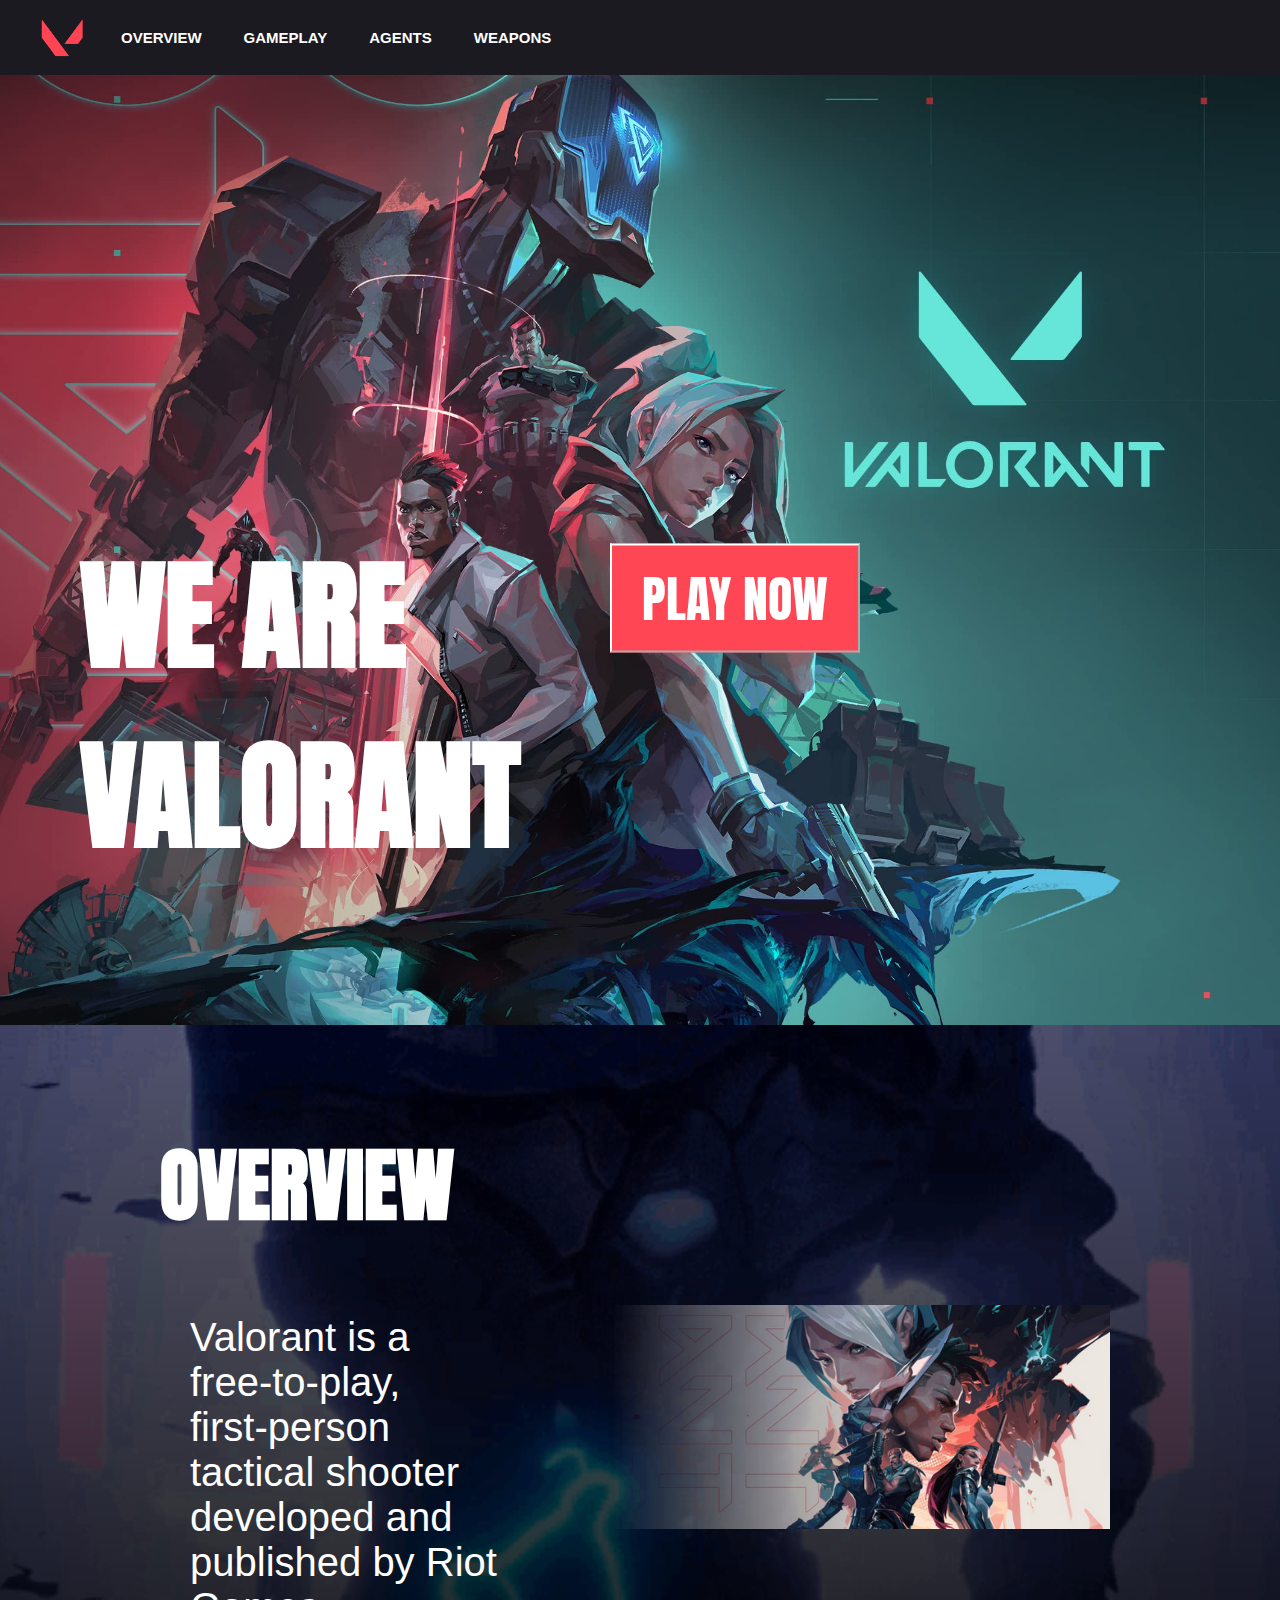
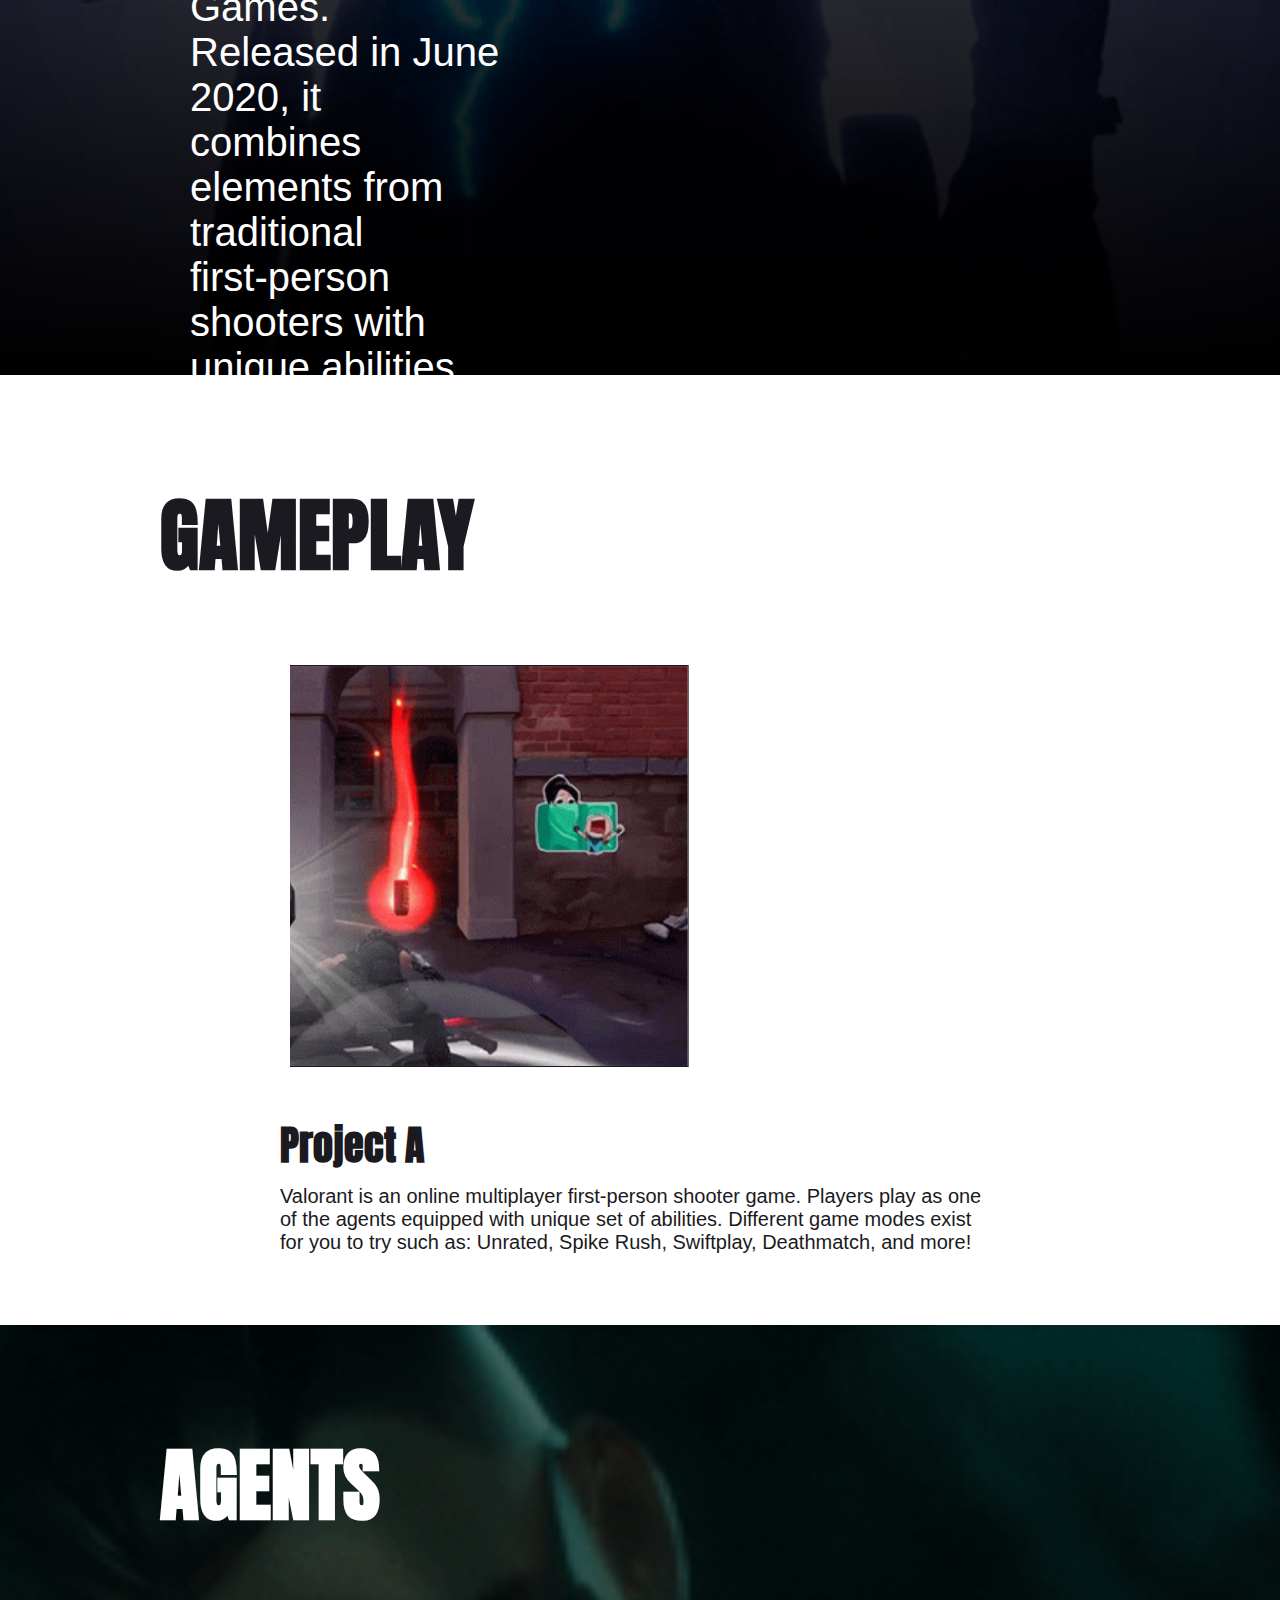
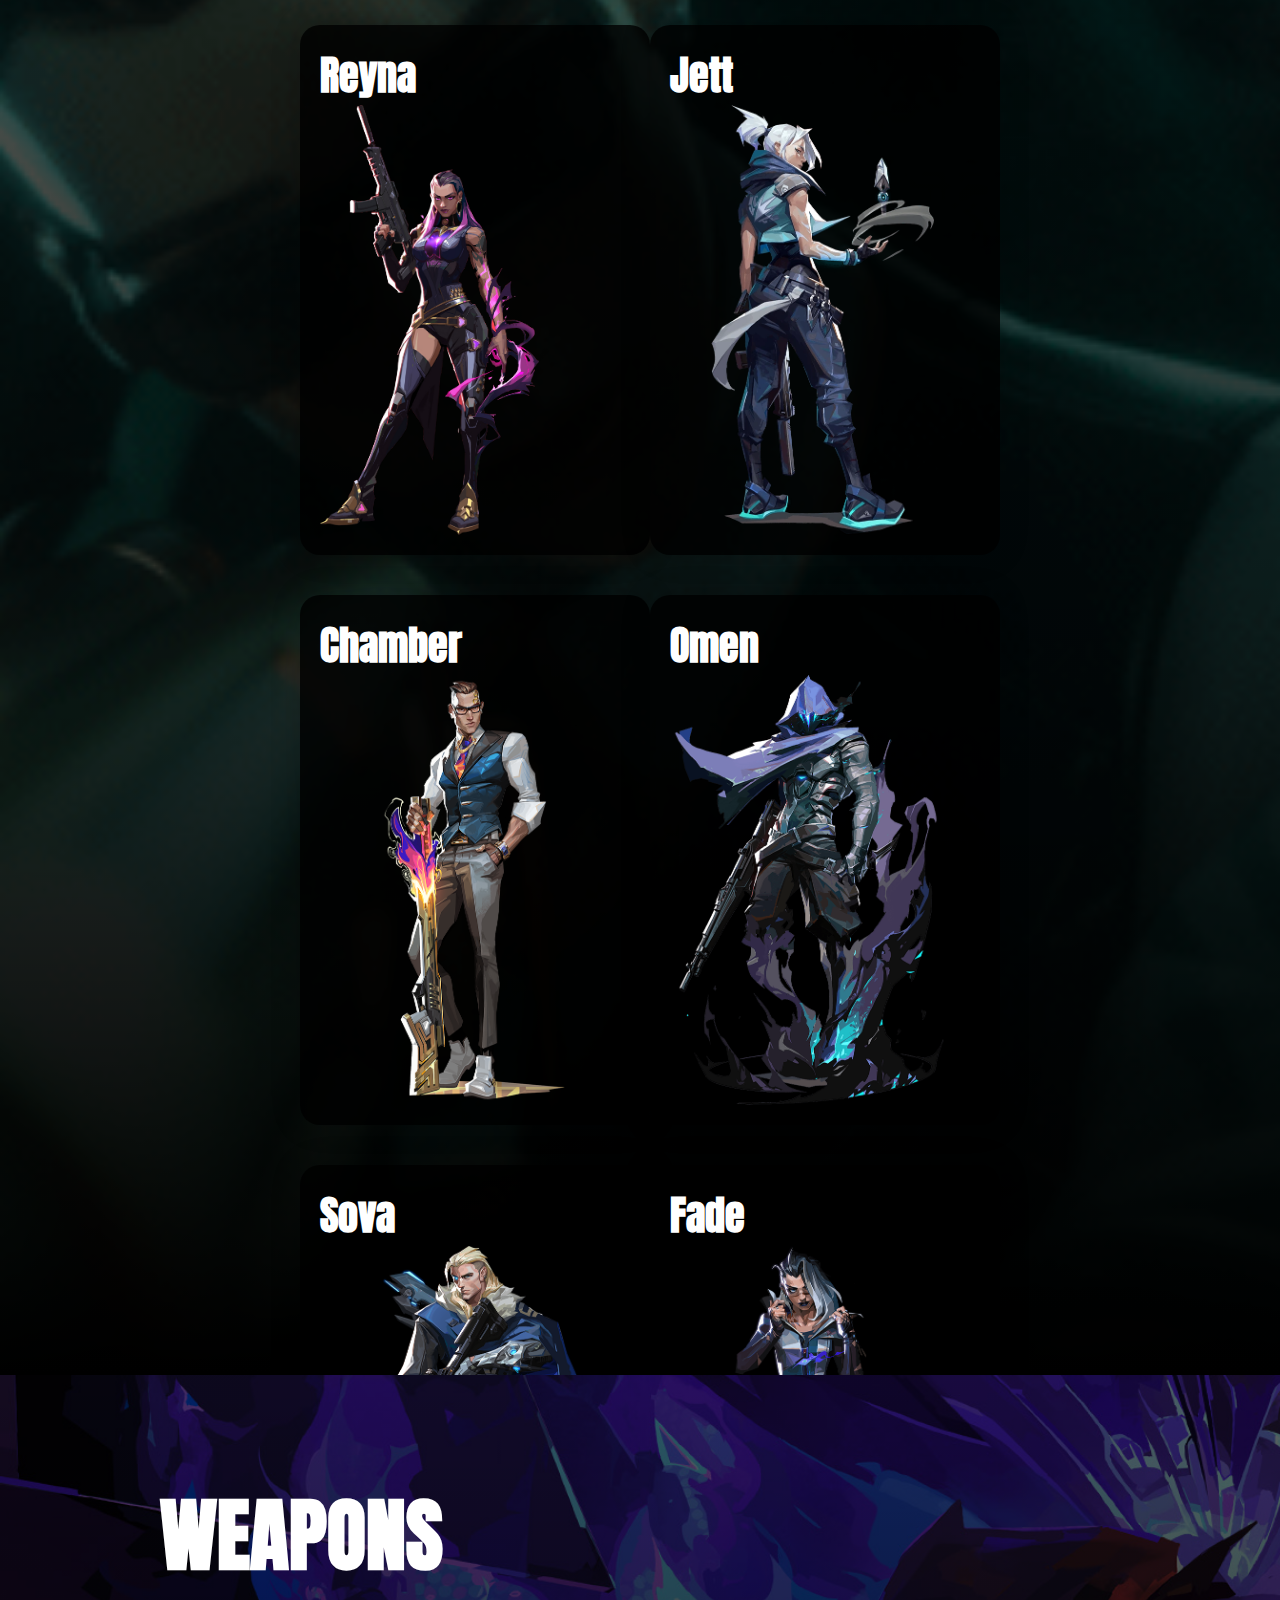
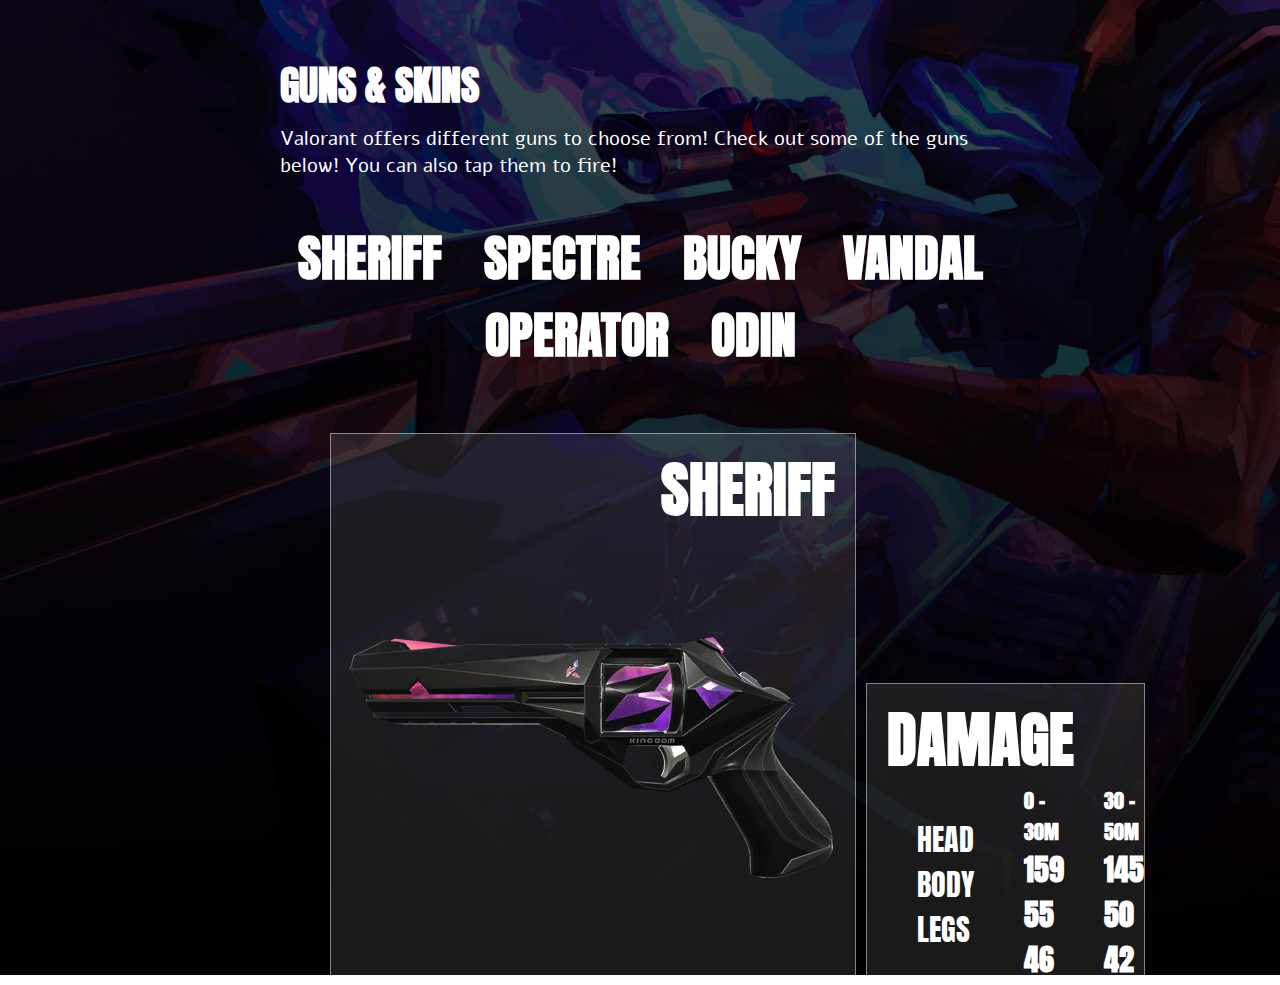
==== commit 18799e77: "Add files via upload" ====
--- a/index.html
+++ b/index.html
@@ -75,26 +75,41 @@
         <section id="agents">
             <h1>AGENTS</h1>
             <div class="wrapper">
-                <div id="text-wrapper">
-                    <p>Different Agents are available with different skill sets to utilize basing on the playstyle that you prefer.</p>
-                </div>
                 <div id="cards-wrapper">
                     <div id="card_agent">
                         <div id="container">
                             <h3>Reyna</h3>
-                            <img src="img/Reyna.png">
+                            <img src="img/Reyna.png" alt="Reyna">
                         </div>
                     </div>
                     <div id="card_agent">
                         <div id="container">
                             <h3>Jett</h3>
-                            <img src="img/Jett_Artwork2.webp">
+                            <img src="img/Jett_Artwork2.webp" alt="Jett">
                         </div>
                     </div>
                     <div id="card_agent">
                         <div id="container">
-                            <h3>Chamber</h3>
-                            <img src="img/Chamber.png">
+                            <h3 >Chamber</h3>
+                            <img src="img/Chamber.png" alt="Chamber">
+                        </div>
+                    </div>
+                    <div id="card_agent">
+                        <div id="container">
+                            <h3>Omen</h3>
+                            <img src="img/Omen1.png">
+                        </div>
+                    </div>
+                    <div id="card_agent">
+                        <div id="container">
+                            <h3>Sova</h3>
+                            <img src="img/Sova.png">
+                        </div>
+                    </div>
+                    <div id="card_agent">
+                        <div id="container">
+                            <h3>Fade</h3>
+                            <img src="img/Fade.png">
                         </div>
                     </div>
                 </div>
@@ -119,7 +134,7 @@
                 </div>
                 <div id="main-wrapper">
                 <div id="weapons-wrapper">
-                    <h3 id="weapon-title">SHERIFF</h3>
+                    <h3 id="weapon-title">CLASSIC</h3>
                     <div id="swiper-wrapper">
                         <div id="weapon-button">
                             <button><img id="weapon-img" src="img/classic.webp" alt="Weapon"></button>
--- a/styles.css
+++ b/styles.css
@@ -134,7 +134,7 @@
     justify-content: space-between;
     align-items: flex-start;
     margin-top: 60px;
-    margin-left: 270px;
+    margin-left: 180px;
     margin-right: 270px;
 }
 #overview .wrapper #text-wrapper{
@@ -143,8 +143,8 @@
 #overview .wrapper #text-wrapper p{
     color: white;
     margin: 10px;
-    font-family: 'Alef', sans-serif;
-    font-size: 20px;
+    font-family: 'Impact', sans-serif;
+    font-size: 40px;
 }
 #overview .wrapper #img-wrapper{
     width: 60%;
@@ -152,6 +152,7 @@
 #overview .wrapper #img-wrapper img {
     width: 100%;
     height: auto;
+    margin-left: 100px;
     mask-image:
     linear-gradient(to right, rgba(0, 0, 0, 0) 0%, rgba(0, 0, 0, 1) 60%);
 }
@@ -282,13 +283,13 @@
 #gameplay .wrapper #text-wrapper p{
     color: #1B1A21;
     margin: 10px;
-    font-family: 'Alef', sans-serif;
+    font-family: 'Impact', sans-serif;
     font-size: 20px;
 }
 #agents{
-    height: 950px;
-    width: 100%;
-    background-image: url('img/walking.gif');
+    height: 1650px;
+    width: 100%;
+    background: linear-gradient(rgba(0, 0, 0, 0.6), rgba(0, 0, 0, 1)), url('img/chamberbg.gif');
     background-size: cover;
     background-repeat: no-repeat;
     background-position: center center;
@@ -315,25 +316,39 @@
 }
 #agents .wrapper #cards-wrapper {
     padding: 20px;
-    background-color: red;
-    display: flex;
-    justify-content: center;
+    display: grid;
+    grid-template-columns: repeat(auto-fill, minmax(350px, 1fr));
 }
 
 #agents .wrapper #cards-wrapper #card_agent{
     width: 350px;
-    background-color: blue;
+    height: 530px;
+    background-color: rgba(0, 0, 0, 0.815);
     border-radius: 20px;
     box-shadow: 0 0 30px rgba(0, 0, 0, 0.18);
     margin-left: 10px;
     margin-right: 10px;
+    margin-bottom: 40px;
 }
 #agents .wrapper #cards-wrapper #card_agent #container{
     padding: 20px;
 }
+#agents .wrapper #cards-wrapper #card_agent #container h3{
+    color: white;
+    font-size: 40px;
+    font-family: 'Anton', sans-serif;
+}
 #agents .wrapper #cards-wrapper #card_agent #container img{
-    height: 200px;
-}
+    height: 430px;
+    margin: auto;
+}
+
+
+
+
+
+
+
 #weapons{
     height: 1200px;
     width: 100%;
@@ -446,7 +461,7 @@
 #weapons #weapons-wrapper #swiper-wrapper #weapon-button button {
     width: auto;
     color: #ffffff;
-    cursor: pointer;
+    cursor: crosshair;
     transition: color 0.3s ease;
     background: none;
 }
@@ -458,15 +473,28 @@
 #weapons #weapons-wrapper #swiper-wrapper #weapon-button #weapon-img {
     transition: transform 0.3s; /* Smooth transition for rotation */
     position: relative;
-    height: auto; 
-    width: auto;  
 }
 #weapons #weapons-wrapper #swiper-wrapper #weapon-button #weapon-img-firing {
-    animation: firingAnimation 0.2s infinite; /* Animation for a blinking effect */
-    transform: rotate(10deg); /* Example: Slightly enlarge the image */
+    display: none; /* Hidden by default */
+    position: absolute; /* Positioned relative to the parent container */
+    top: 50%; /* Adjust as necessary */
+    left: 50%; /* Center it */
+    transform: translate(-50%, -50%); /* Center it */
+    z-index: 10; /* Make sure it appears above other elements */
 }
 
 @keyframes firingAnimation {
+    0% { opacity: 1; }
+    50% { opacity: 0.5; }
+    100% { opacity: 1; }
+}
+
+.firing {
+    animation: firingAnimation 0.1s infinite alternate; /* Adjust the duration as needed */
+    transform: rotate(10deg);
+}
+
+@keyframes firingAnimation2 {
     0% { opacity: 1; }
     50% { opacity: 0.5; }
     100% { opacity: 1; }
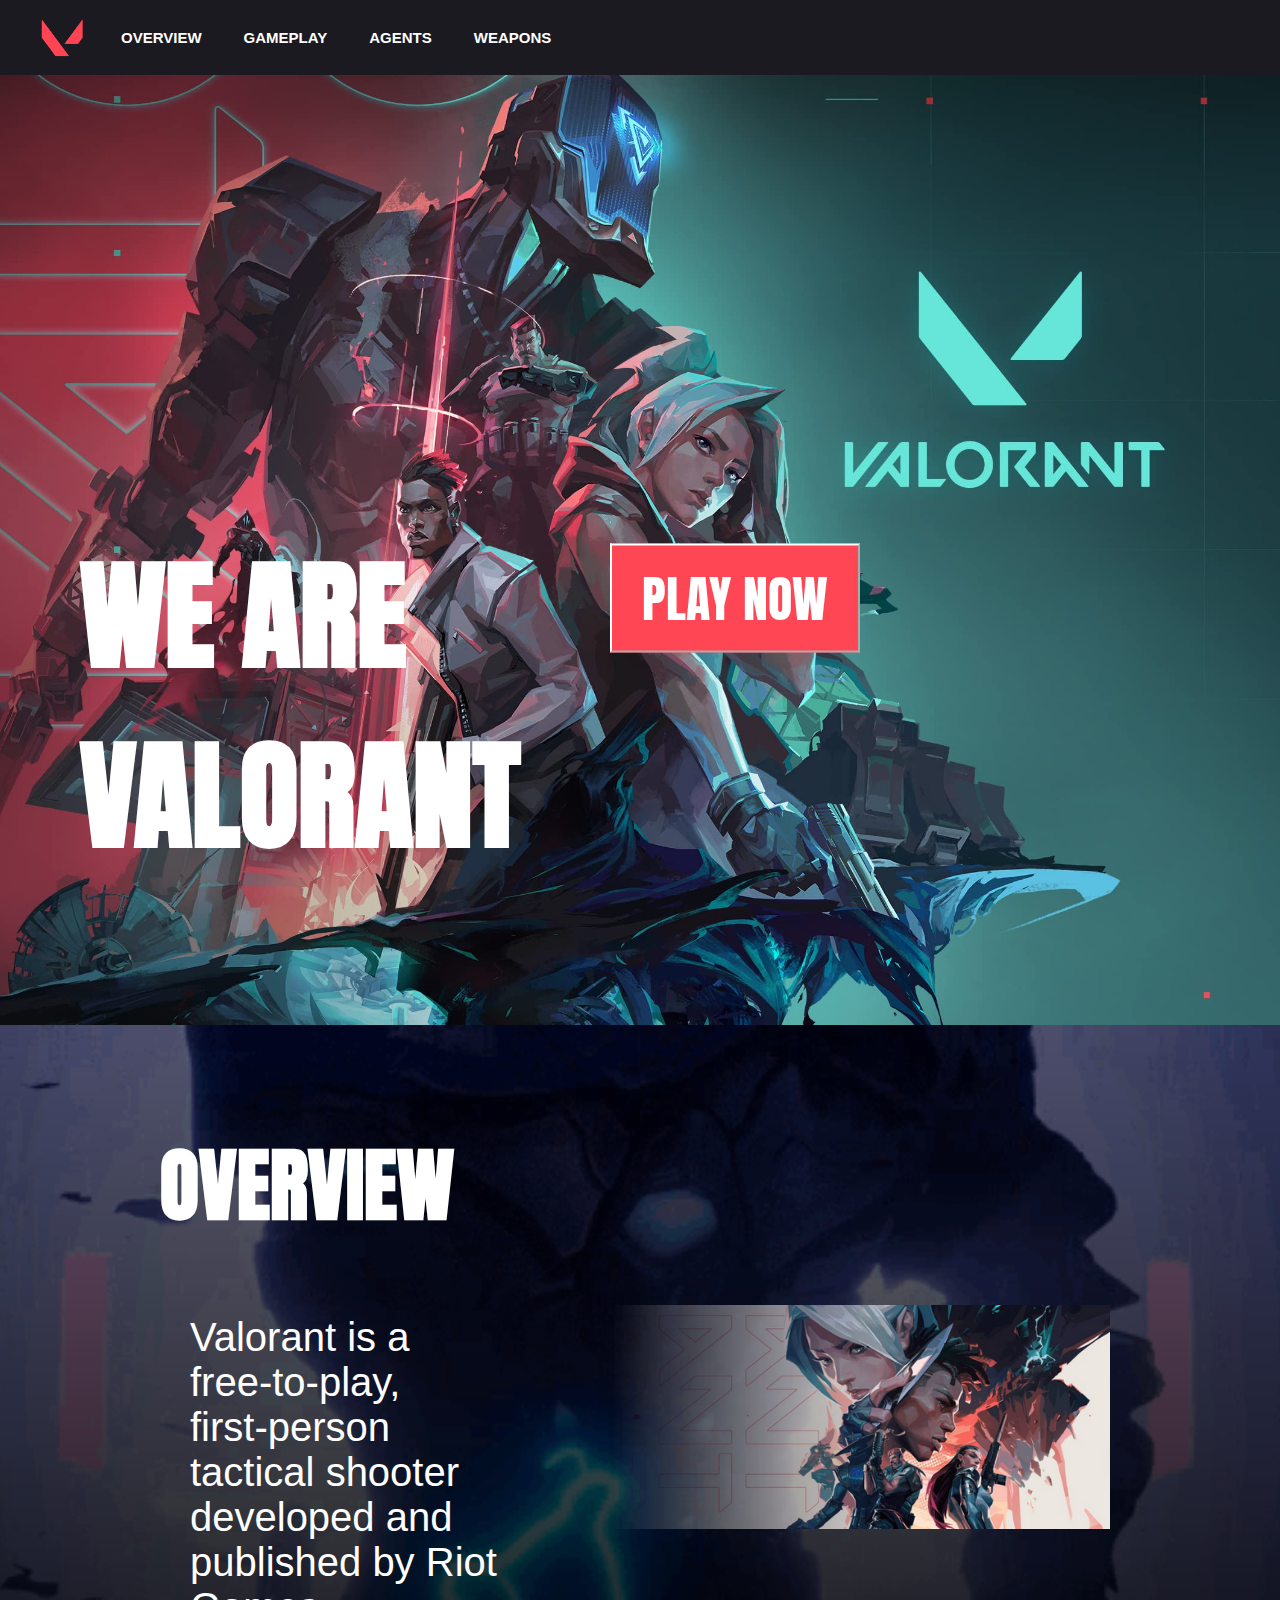
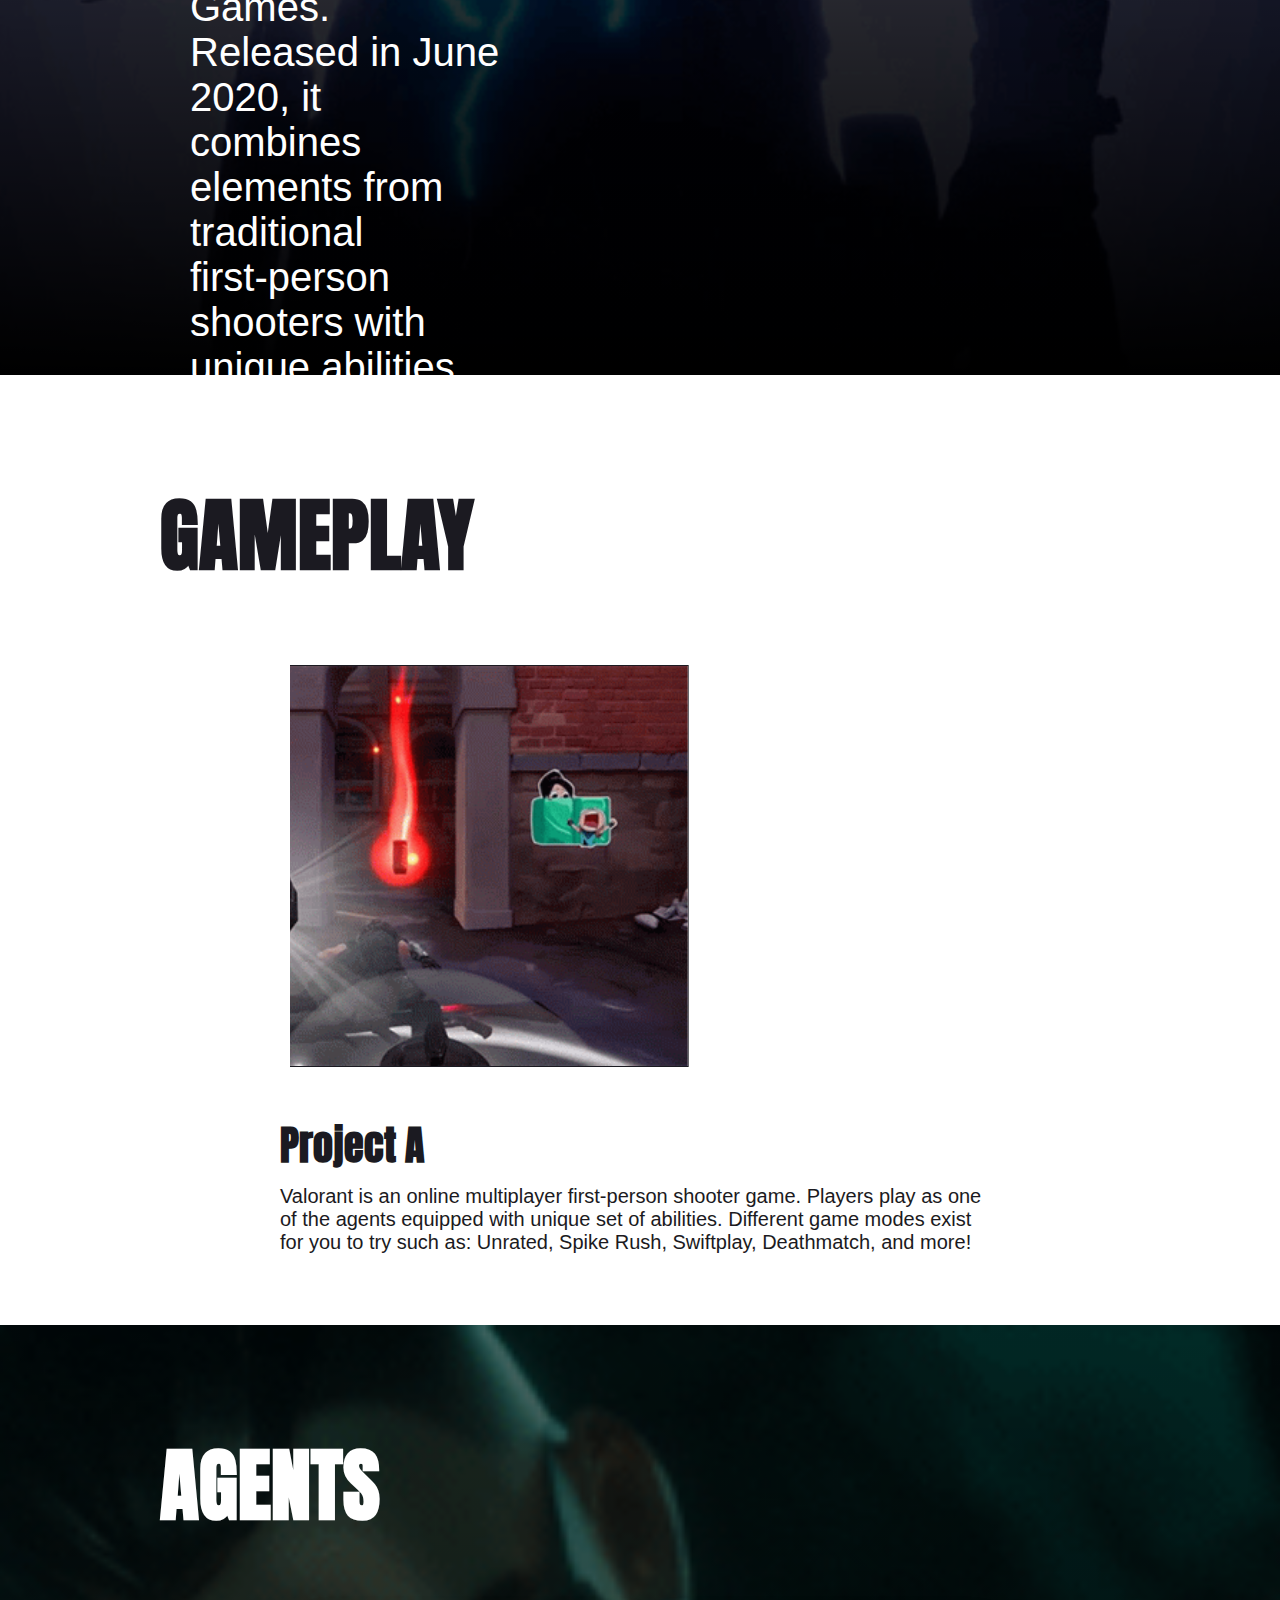
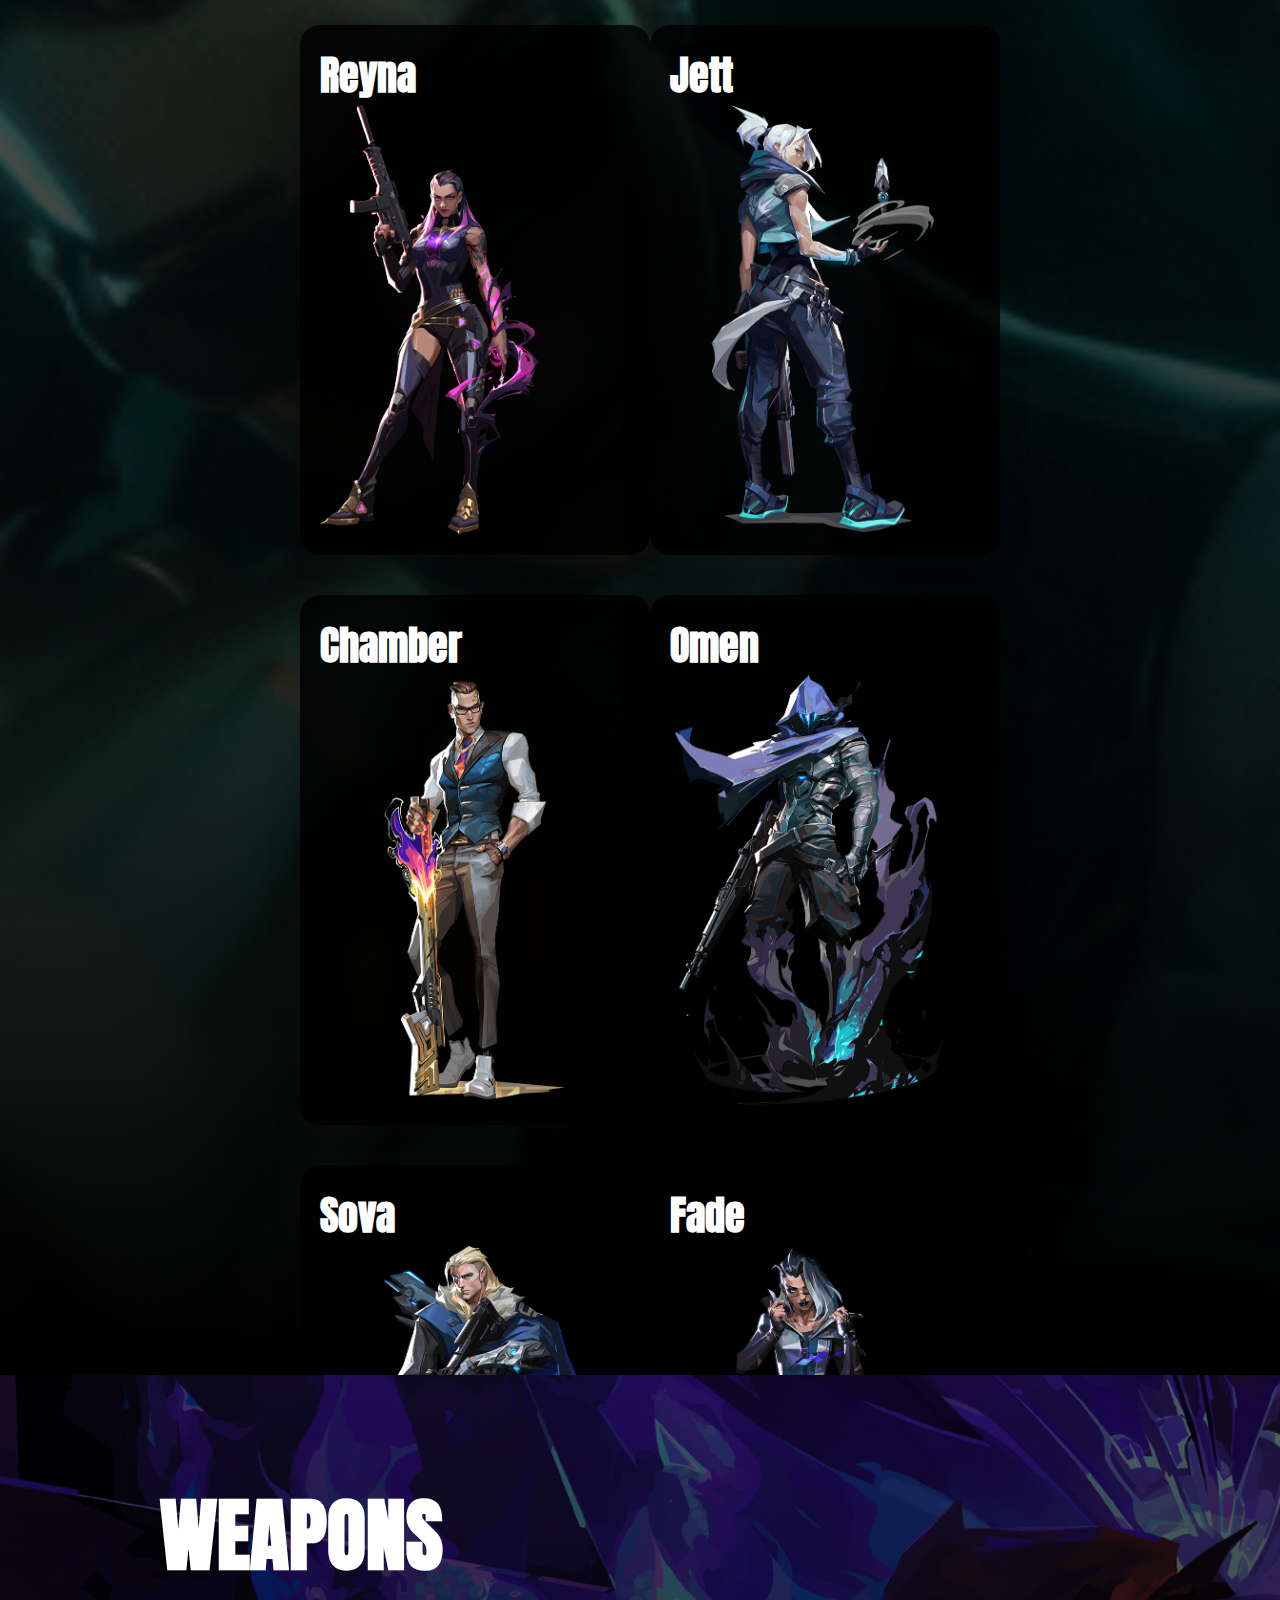
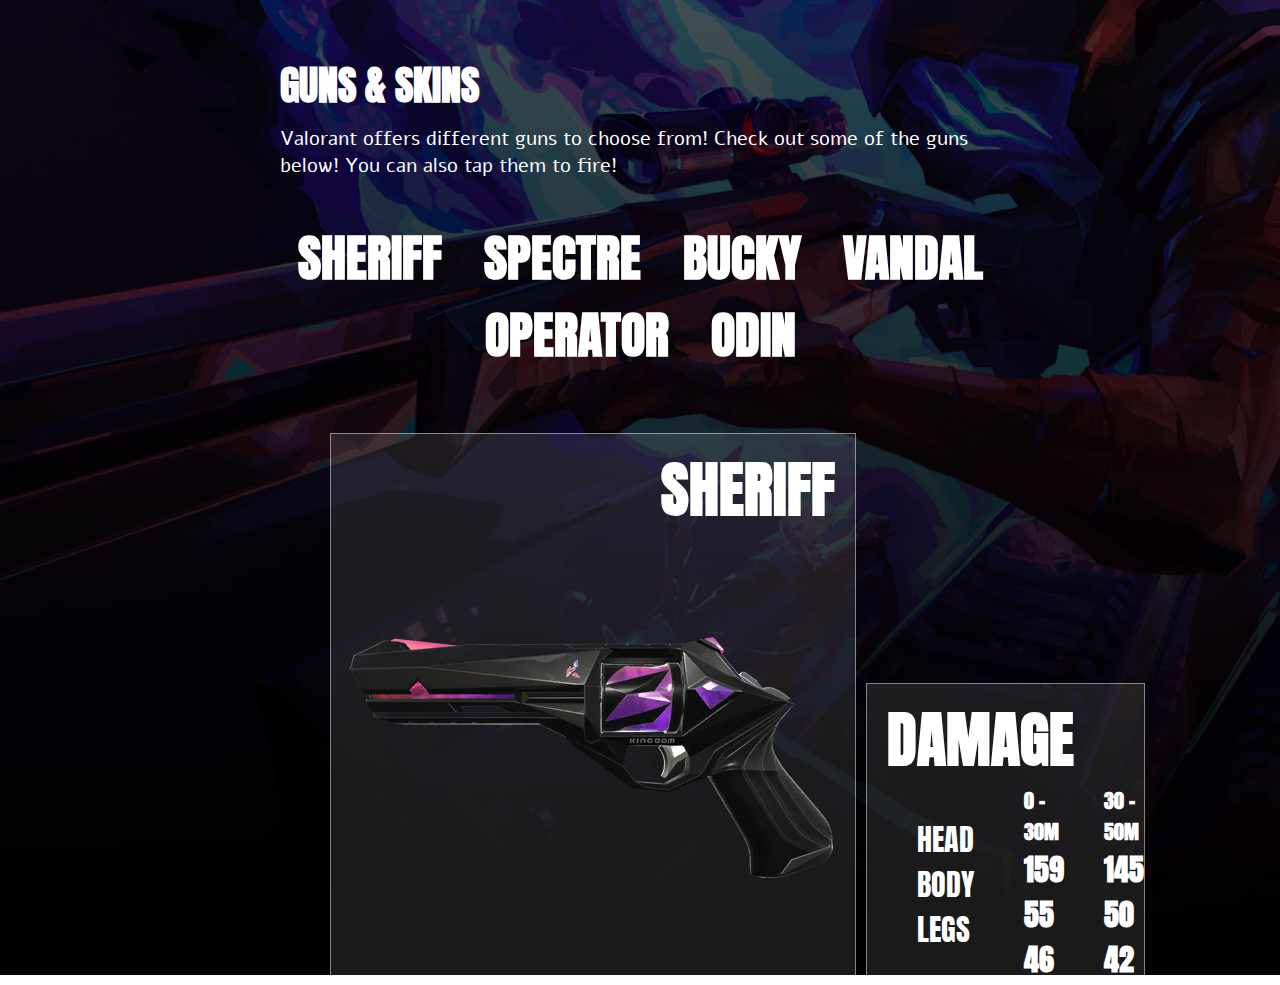
==== commit c786cbbf: "Add files via upload" ====
--- a/index.html
+++ b/index.html
@@ -29,7 +29,12 @@
             <div class="wrapper">
                 <div id="text-wrapper">
                     <p>
-                        <span>Valorant</span> <span>is</span> <span>a</span> <span>free-to-play,</span> <span>first-person</span> <span>tactical</span> <span>shooter</span> <span>developed</span> <span>and</span> <span>published</span> <span>by</span> <span>Riot</span> <span>Games.</span> <span>Released</span> <span>in</span> <span>June</span> <span>2020,</span> <span>it</span> <span>combines</span> <span>elements</span> <span>from</span> <span>traditional</span> <span>first-person</span> <span>shooters</span> <span>with</span> <span>unique</span> <span>abilities</span> <span>from</span> <span>its</span> <span>diverse</span> <span>roster</span> <span>of</span> <span>characters,</span> <span>called</span> <span>Agents.</span>
+                        <span>Valorant</span> <span>is</span> <span>a</span> <span>free-to-play,</span> <span>first-person</span> 
+                        <span>tactical</span> <span>shooter</span> <span>developed</span> <span>and</span> <span>published</span> 
+                        <span>by</span> <span>Riot</span> <span>Games.</span> <span>Released</span> <span>in</span> <span>June</span> 
+                        <span>2020,</span> <span>it</span> <span>combines</span> <span>elements</span> <span>from</span> <span>traditional</span> 
+                        <span>first-person</span> <span>shooters</span> <span>with</span> <span>unique</span> <span>abilities</span> <span>from</span> 
+                        <span>its</span> <span>diverse</span> <span>roster</span> <span>of</span> <span>characters,</span> <span>called</span> <span>Agents.</span>
                     </p>
                 </div>
                 <div id="img-wrapper">
@@ -137,9 +142,8 @@
                     <h3 id="weapon-title">CLASSIC</h3>
                     <div id="swiper-wrapper">
                         <div id="weapon-button">
-                            <button><img id="weapon-img" src="img/classic.webp" alt="Weapon"></button>
+                            <button><img id="weapon-img" src="img/Sheriff_Kingdom2.png" alt="Weapon"></button>
                             <img id="new-weapon-img" src="img/gunshot.png" alt="New Weapon" style="display: none; position: absolute;" />
-                            <img id="weapon-img-firing" src="img/gunshot.png" alt="New Weapon" style="display: none; position: absolute;" />
                         </div>
                     </div>
                 </div>
--- a/styles.css
+++ b/styles.css
@@ -343,12 +343,6 @@
     margin: auto;
 }
 
-
-
-
-
-
-
 #weapons{
     height: 1200px;
     width: 100%;
@@ -470,31 +464,21 @@
 }
 
 /* Weapon image rotation animation */
-#weapons #weapons-wrapper #swiper-wrapper #weapon-button #weapon-img {
-    transition: transform 0.3s; /* Smooth transition for rotation */
-    position: relative;
-}
-#weapons #weapons-wrapper #swiper-wrapper #weapon-button #weapon-img-firing {
-    display: none; /* Hidden by default */
-    position: absolute; /* Positioned relative to the parent container */
-    top: 50%; /* Adjust as necessary */
-    left: 50%; /* Center it */
-    transform: translate(-50%, -50%); /* Center it */
-    z-index: 10; /* Make sure it appears above other elements */
-}
-
+#weapons #weapons-wrapper #swiper-wrapper #weapon-button #new-weapon-img {
+    width: 200px; 
+    position: absolute;
+    top: -40px; 
+    left: -160px; 
+    display: none; /* Initially hidden */
+    z-index: 2; 
+}
+
+.firing {
+    animation: firingAnimation 0.2s infinite alternate; 
+    transform: rotate(10deg); /* Add rotation as part of the firing */
+    z-index: 1;
+}
 @keyframes firingAnimation {
-    0% { opacity: 1; }
-    50% { opacity: 0.5; }
-    100% { opacity: 1; }
-}
-
-.firing {
-    animation: firingAnimation 0.1s infinite alternate; /* Adjust the duration as needed */
-    transform: rotate(10deg);
-}
-
-@keyframes firingAnimation2 {
     0% { opacity: 1; }
     50% { opacity: 0.5; }
     100% { opacity: 1; }
@@ -512,6 +496,7 @@
     left: -160px; /* Positioned left of the weapon image (adjust based on size of both images) */
     display: none; /* Initially hidden */
 }
+
 #weapons #damage-wrapper{
     margin-left: 10px;
     background-color: rgba(255, 255, 255, 0.1);
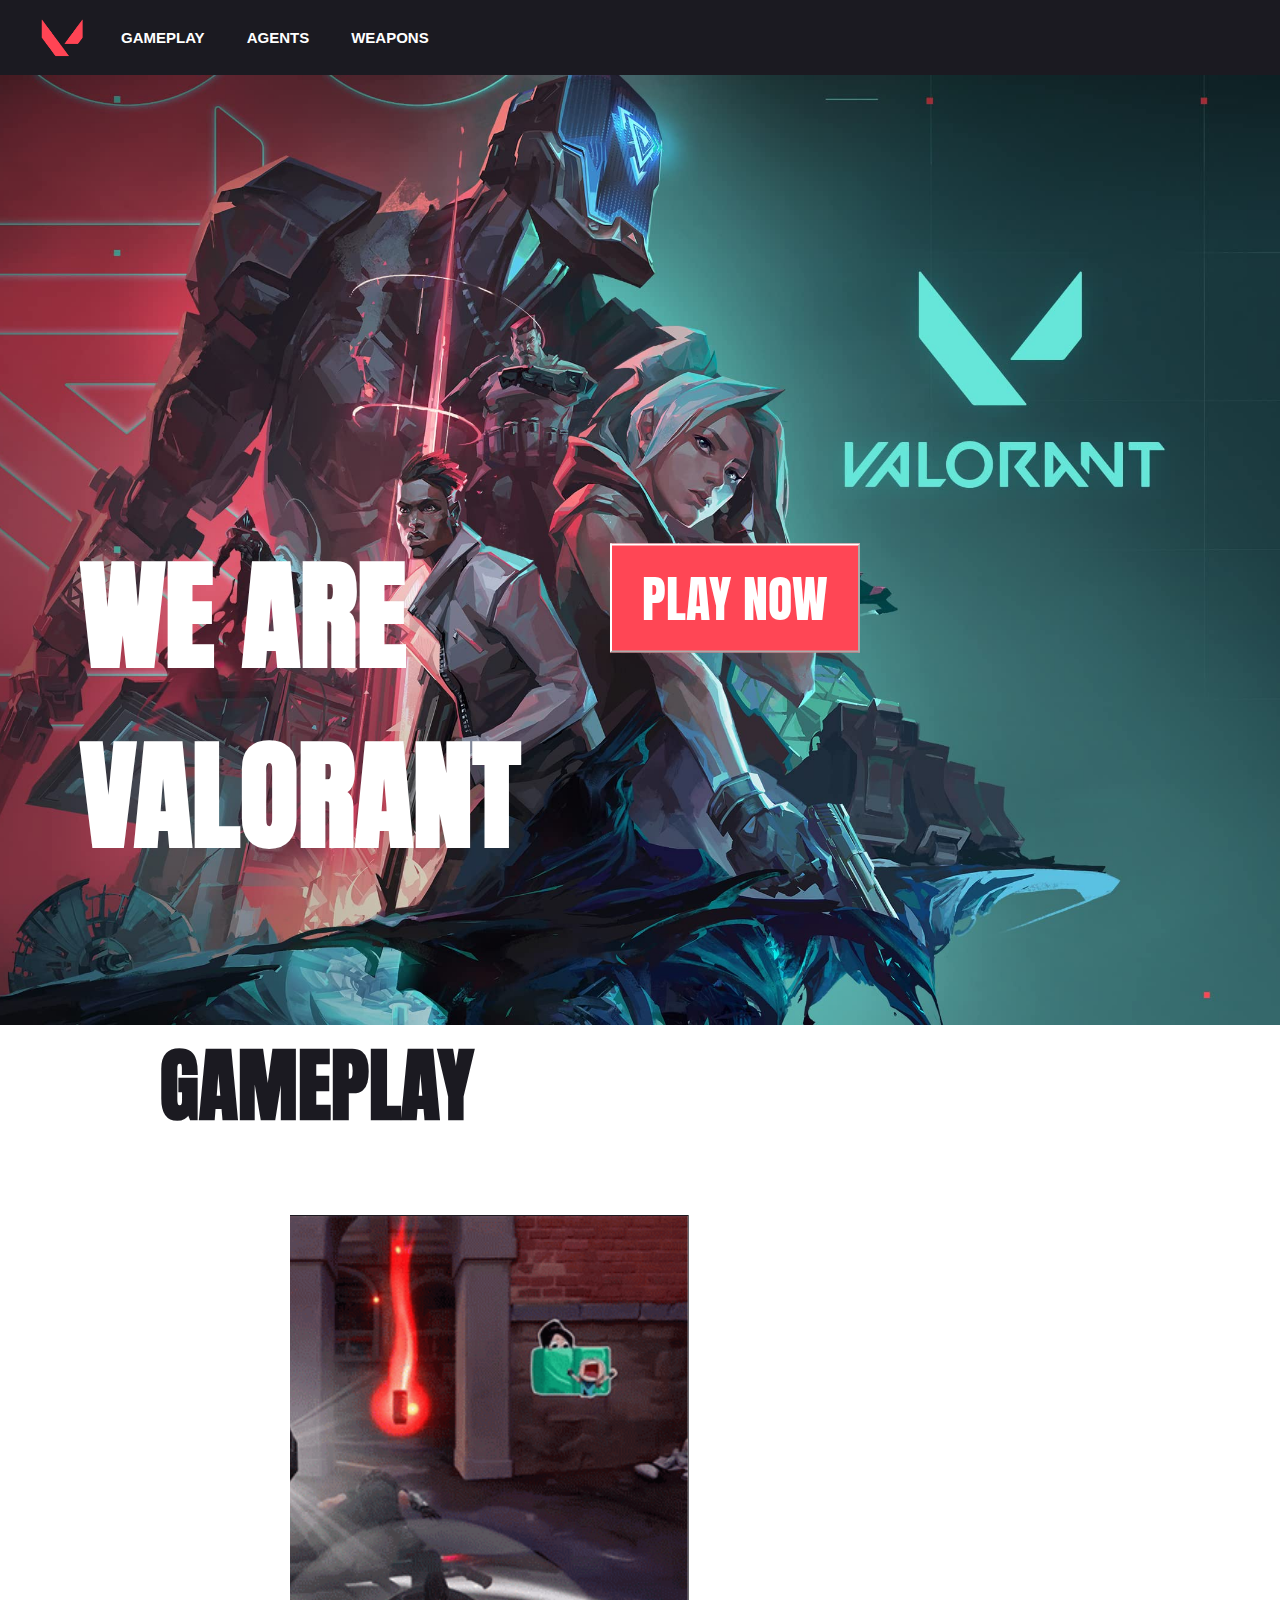
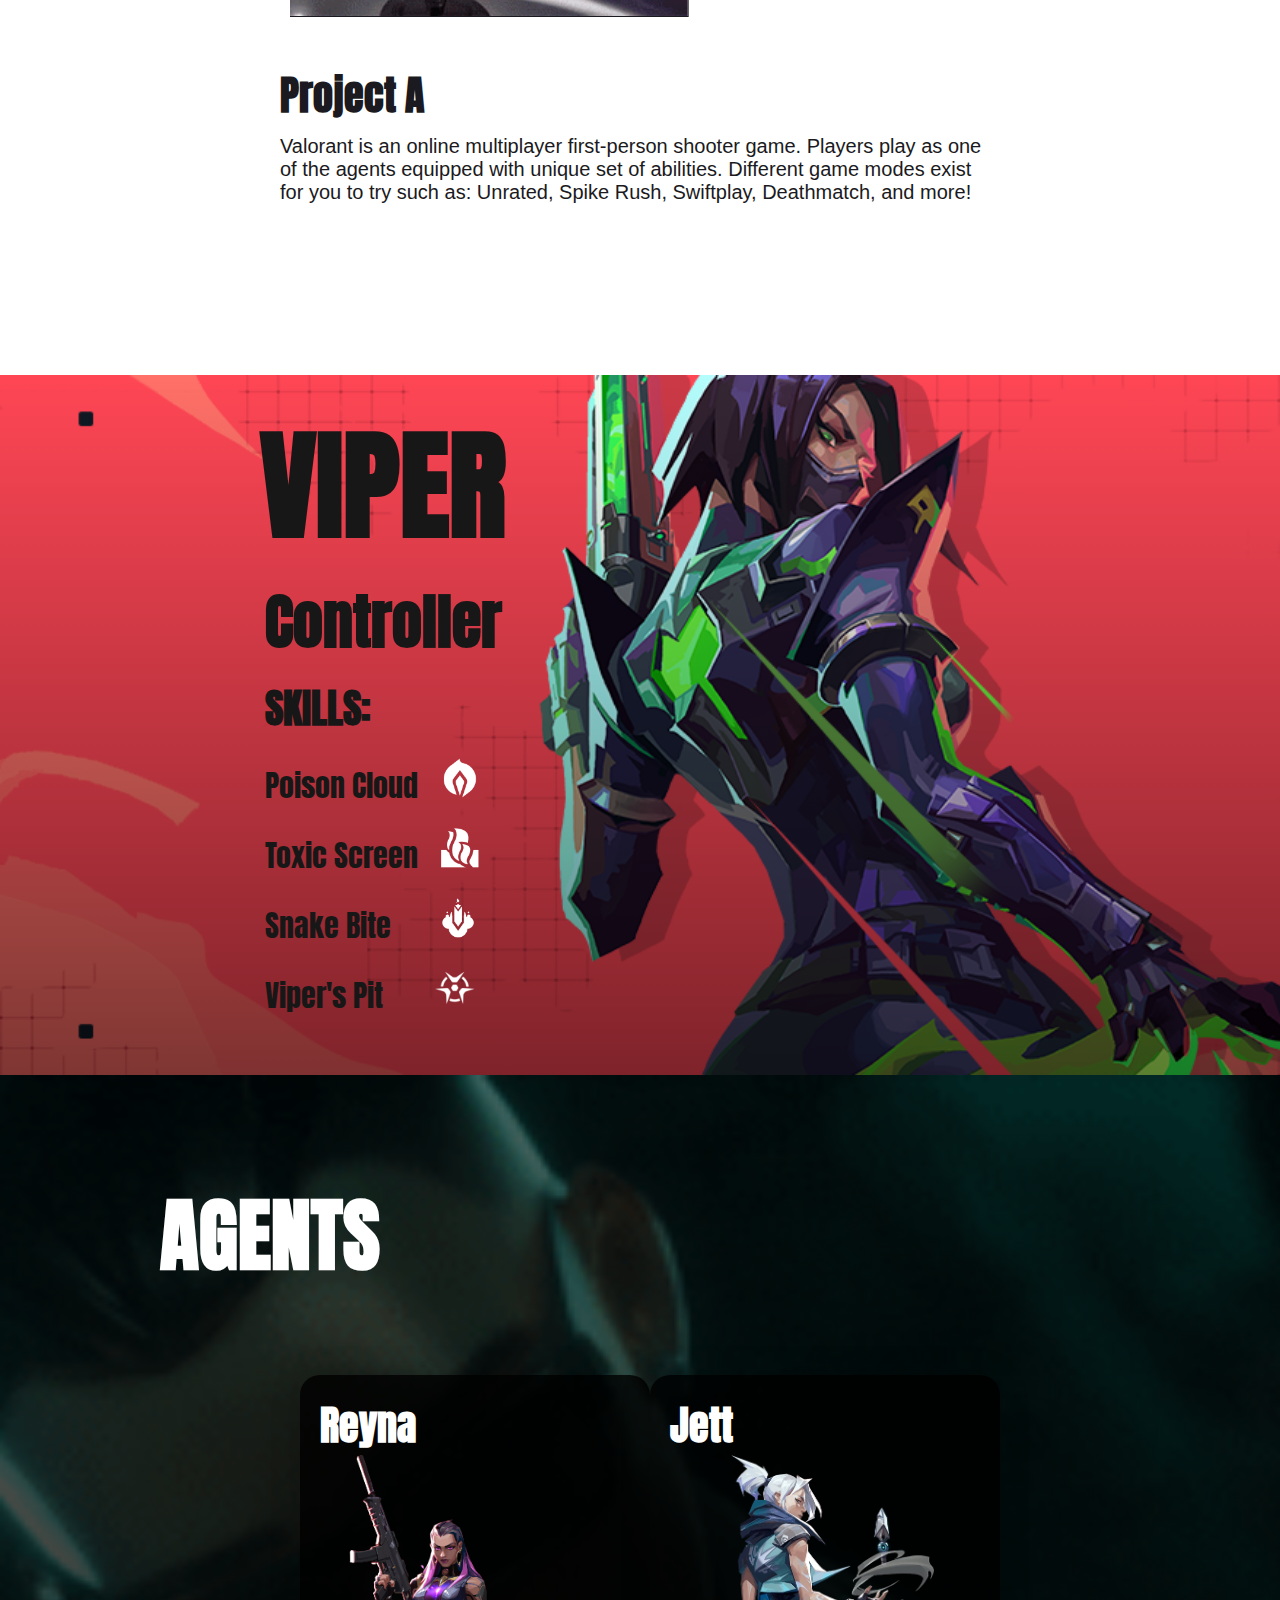
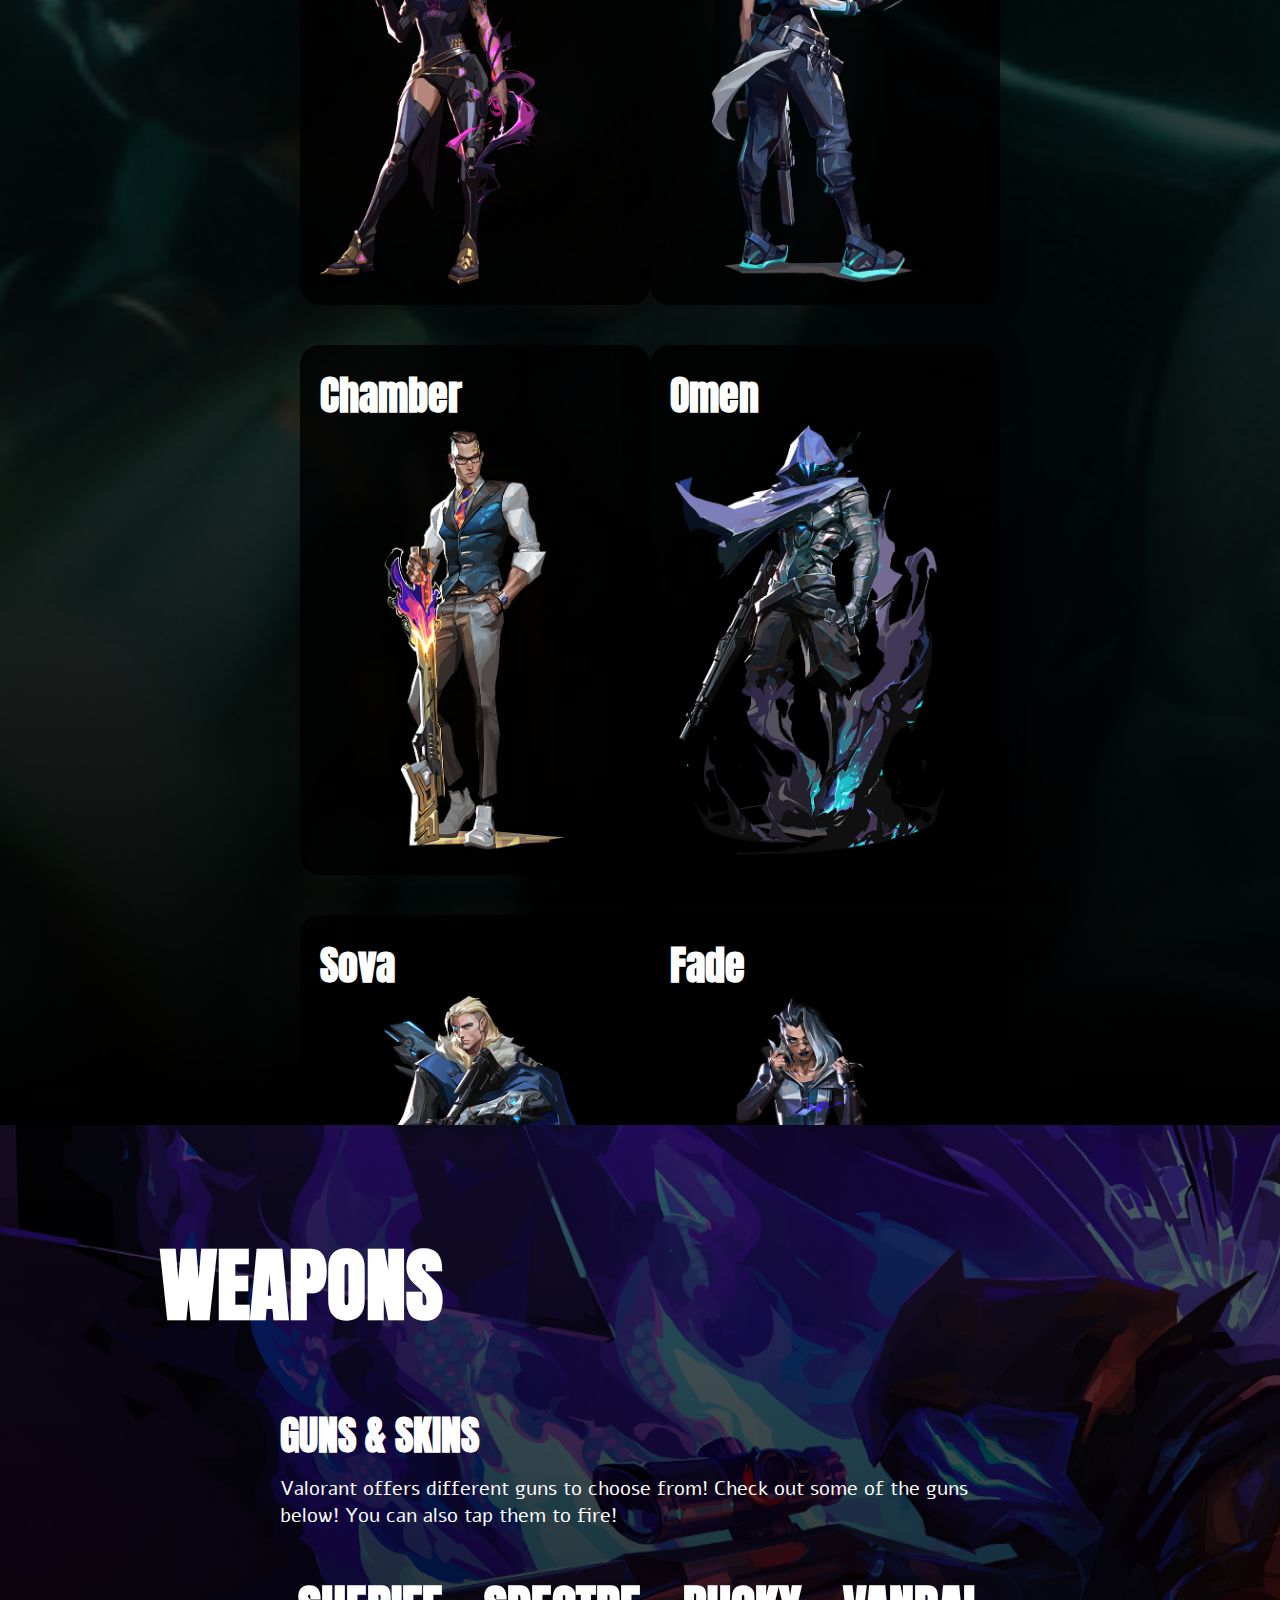
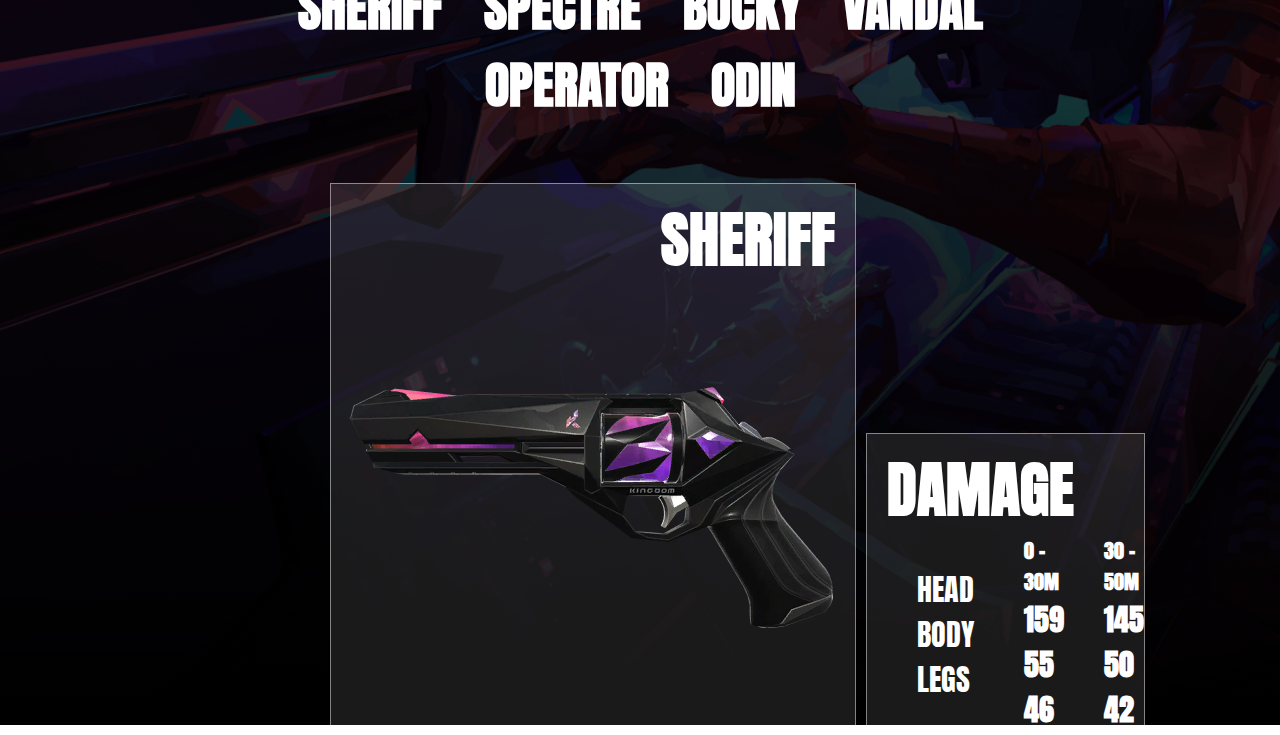
==== commit 6c2f6c53: "Add files via upload" ====
--- a/index.html
+++ b/index.html
@@ -3,15 +3,17 @@
     <head>
         <title>Valorant Promotional Website</title>
         <link rel="stylesheet" href="styles.css">
+        <link rel="preconnect" href="https://fonts.googleapis.com">
+        <link rel="preconnect" href="https://fonts.gstatic.com" crossorigin>
         <link href="https://fonts.googleapis.com/css2?family=Anton&display=swap" rel="stylesheet">
         <link href="https://fonts.googleapis.com/css2?family=Alef&display=swap" rel="stylesheet">
+        <link href="https://fonts.googleapis.com/css2?family=Noto+Serif+KR:wght@200..900&display=swap" rel="stylesheet">
     </head>
     <body>
         <nav>
             <img src="img/logo.png">
             <div class="nav_options">
                 <ul>
-                    <li><span class="overview"><button><a href="#overview">OVERVIEW</a></button></span></li>
                     <li><span class="gameplay"><button><a href="#gameplay">GAMEPLAY</a></button></span></li>
                     <li><span class="agents"><button><a href="#agents">AGENTS</a></button></span></li>
                     <li><span class="weapons"><button><a href="#weapons">WEAPONS</a></button></span></li>
@@ -23,24 +25,6 @@
             <a href="https://playvalorant.com/en-sg/">
                 <button class="play">PLAY NOW</button>
             </a>
-        </section>
-        <section id="overview">
-            <h1>OVERVIEW</h1>
-            <div class="wrapper">
-                <div id="text-wrapper">
-                    <p>
-                        <span>Valorant</span> <span>is</span> <span>a</span> <span>free-to-play,</span> <span>first-person</span> 
-                        <span>tactical</span> <span>shooter</span> <span>developed</span> <span>and</span> <span>published</span> 
-                        <span>by</span> <span>Riot</span> <span>Games.</span> <span>Released</span> <span>in</span> <span>June</span> 
-                        <span>2020,</span> <span>it</span> <span>combines</span> <span>elements</span> <span>from</span> <span>traditional</span> 
-                        <span>first-person</span> <span>shooters</span> <span>with</span> <span>unique</span> <span>abilities</span> <span>from</span> 
-                        <span>its</span> <span>diverse</span> <span>roster</span> <span>of</span> <span>characters,</span> <span>called</span> <span>Agents.</span>
-                    </p>
-                </div>
-                <div id="img-wrapper">
-                    <img src="img/img2.png">
-                </div>
-            </div>
         </section>              
         <section id="gameplay">
             <h1>GAMEPLAY</h1>
@@ -77,6 +61,33 @@
                 </div>
             </div>
         </section>
+        <section id="overview">
+            <div class="wrapper">
+                <div id="text-wrapper">
+                    <h1> VIPER </h1>
+                    <h2> Controller </h2>
+                    <h3> SKILLS: </h3>
+                    <div id="skill-1">
+                        Poison Cloud
+                        <img src="img/poison_cloud.webp">
+                    </div>
+                    <div id="skill-2">
+                        Toxic Screen
+                        <img src="img/toxic_screen.webp">
+                    </div>
+                    <div id="skill-3">
+                        Snake Bite
+                        <img src="img/snake_bite.webp">
+                    </div>
+                    <div id="skill-4">
+                        Viper's Pit
+                        <img src="img/viper_pit.webp">
+                    </div>
+                </div>
+                    <div id="img-wrapper">
+                </div>
+            </div>
+        </section> 
         <section id="agents">
             <h1>AGENTS</h1>
             <div class="wrapper">
--- a/styles.css
+++ b/styles.css
@@ -108,66 +108,6 @@
     color: #1B1A21;
     border-color: #1B1A21;
 }
-#overview {
-    height: 950px;
-    width: 100%;
-    background: linear-gradient(rgba(0, 0, 0, 0.5), rgba(0, 0, 0, 1)), url('img/omen.gif');
-    background-size: cover;
-    background-repeat: no-repeat;
-    background-position: center center;
-    position: relative;
-}
-#overview h1{
-    padding-top: 100px;
-    padding-left: 160px;
-    font-family: 'Anton', sans-serif;
-    color: white;
-    font-size: 80px;
-    animation: animateGameplayTitle 1.5s;
-}
-@keyframes animateGameplayTitle {
-    0% {opacity:0; padding-left:260px;}
-    100% {opacity: 1; padding-left:160px}
-}
-#overview .wrapper{
-    display: flex;
-    justify-content: space-between;
-    align-items: flex-start;
-    margin-top: 60px;
-    margin-left: 180px;
-    margin-right: 270px;
-}
-#overview .wrapper #text-wrapper{
-    width: 40%;
-}
-#overview .wrapper #text-wrapper p{
-    color: white;
-    margin: 10px;
-    font-family: 'Impact', sans-serif;
-    font-size: 40px;
-}
-#overview .wrapper #img-wrapper{
-    width: 60%;
-}
-#overview .wrapper #img-wrapper img {
-    width: 100%;
-    height: auto;
-    margin-left: 100px;
-    mask-image:
-    linear-gradient(to right, rgba(0, 0, 0, 0) 0%, rgba(0, 0, 0, 1) 60%);
-}
-#overview #text-wrapper span {
-    display: inline-block;
-    color: white;
-    transition: transform 0.1s ease, color 0.1s ease;
-}
-
-#overview #text-wrapper span:hover {
-    color: #FF4655;
-    transform: translateY(-5px);
-}
-
-
 #gameplay{
     height: 950px;
     width: 100%;
@@ -178,7 +118,7 @@
     position: relative;
 }
 #gameplay h1{
-    padding-top: 100px;
+    padding-top: auto;
     padding-left: 160px;
     font-family: 'Anton', sans-serif;
     color: #1B1A21;
@@ -286,6 +226,105 @@
     font-family: 'Impact', sans-serif;
     font-size: 20px;
 }
+#overview {
+    height: 700px;
+    width: auto;
+    background: linear-gradient(rgba(0, 0, 0, 0), rgba(0, 0, 0, 0.5)), url('img/valo_banner2.png');
+    background-size: cover;
+    background-repeat: no-repeat;
+    background-position: center center;
+    position: relative;
+}
+#overview .wrapper{
+    margin-top: auto;
+    margin-left: 180px;
+    margin-right: 270px;
+}
+#overview .wrapper #text-wrapper{
+    width: 40%;
+}
+#overview .wrapper #text-wrapper h1{
+    font-family: 'Anton', sans-serif;
+    padding-top: 20px;
+    padding-left: 80px;
+    color: rgb(24, 23, 23);
+    font-size: 120px;
+}
+#overview .wrapper #text-wrapper h2{
+    font-family: 'Anton', sans-serif;
+    margin-top: 1px;
+    padding-left: 85px;
+    padding-bottom: 10px;
+    color: rgb(24, 23, 23);
+    font-size: 60px;
+}
+#overview .wrapper #text-wrapper h3{
+    font-family: 'Anton', sans-serif;
+    margin-top: 1px;
+    padding-left: 85px;
+    color: rgb(24, 23, 23);
+    font-size: 40px;
+}
+#overview .wrapper #text-wrapper #skill-1{
+    font-family: 'Anton', sans-serif;
+    padding-top: 20px;
+    padding-left: 85px;
+    color: rgb(24, 23, 23);
+    font-size: 30px;
+}
+#overview .wrapper #text-wrapper #skill-1 img{
+    width: 40px;
+    height: auto;
+    margin-left: 15px;
+}
+#overview .wrapper #text-wrapper #skill-2{
+    font-family: 'Anton', sans-serif;
+    padding-top: 20px;
+    padding-left: 85px;
+    color: rgb(24, 23, 23);
+    font-size: 30px;
+}
+#overview .wrapper #text-wrapper #skill-2 img{
+    width: 40px;
+    height: auto;
+    margin-left: 15px;
+}
+#overview .wrapper #text-wrapper #skill-3{
+    font-family: 'Anton', sans-serif;
+    padding-top: 20px;
+    padding-left: 85px;
+    color: rgb(24, 23, 23);
+    font-size: 30px;
+}
+#overview .wrapper #text-wrapper #skill-3 img{
+    width: 40px;
+    height: auto;
+    margin-left: 40px;
+}
+#overview .wrapper #text-wrapper #skill-4{
+    font-family: 'Anton', sans-serif;
+    padding-top: 20px;
+    padding-left: 85px;
+    color: rgb(24, 23, 23);
+    font-size: 30px;
+}
+#overview .wrapper #text-wrapper #skill-4 img{
+    width: 40px;
+    height: auto;
+    margin-left: 45px;
+}
+#overview .wrapper #img-wrapper{
+    width: auto;
+    margin-left: 10px;
+}
+#overview .wrapper #img-wrapper img {
+    width: 100%;
+    height: auto;
+    margin-left: auto;
+    mask-image:
+    linear-gradient(to right, rgba(0, 0, 0, 0) 0%, rgba(0, 0, 0, 1) 60%);
+}
+
 #agents{
     height: 1650px;
     width: 100%;
